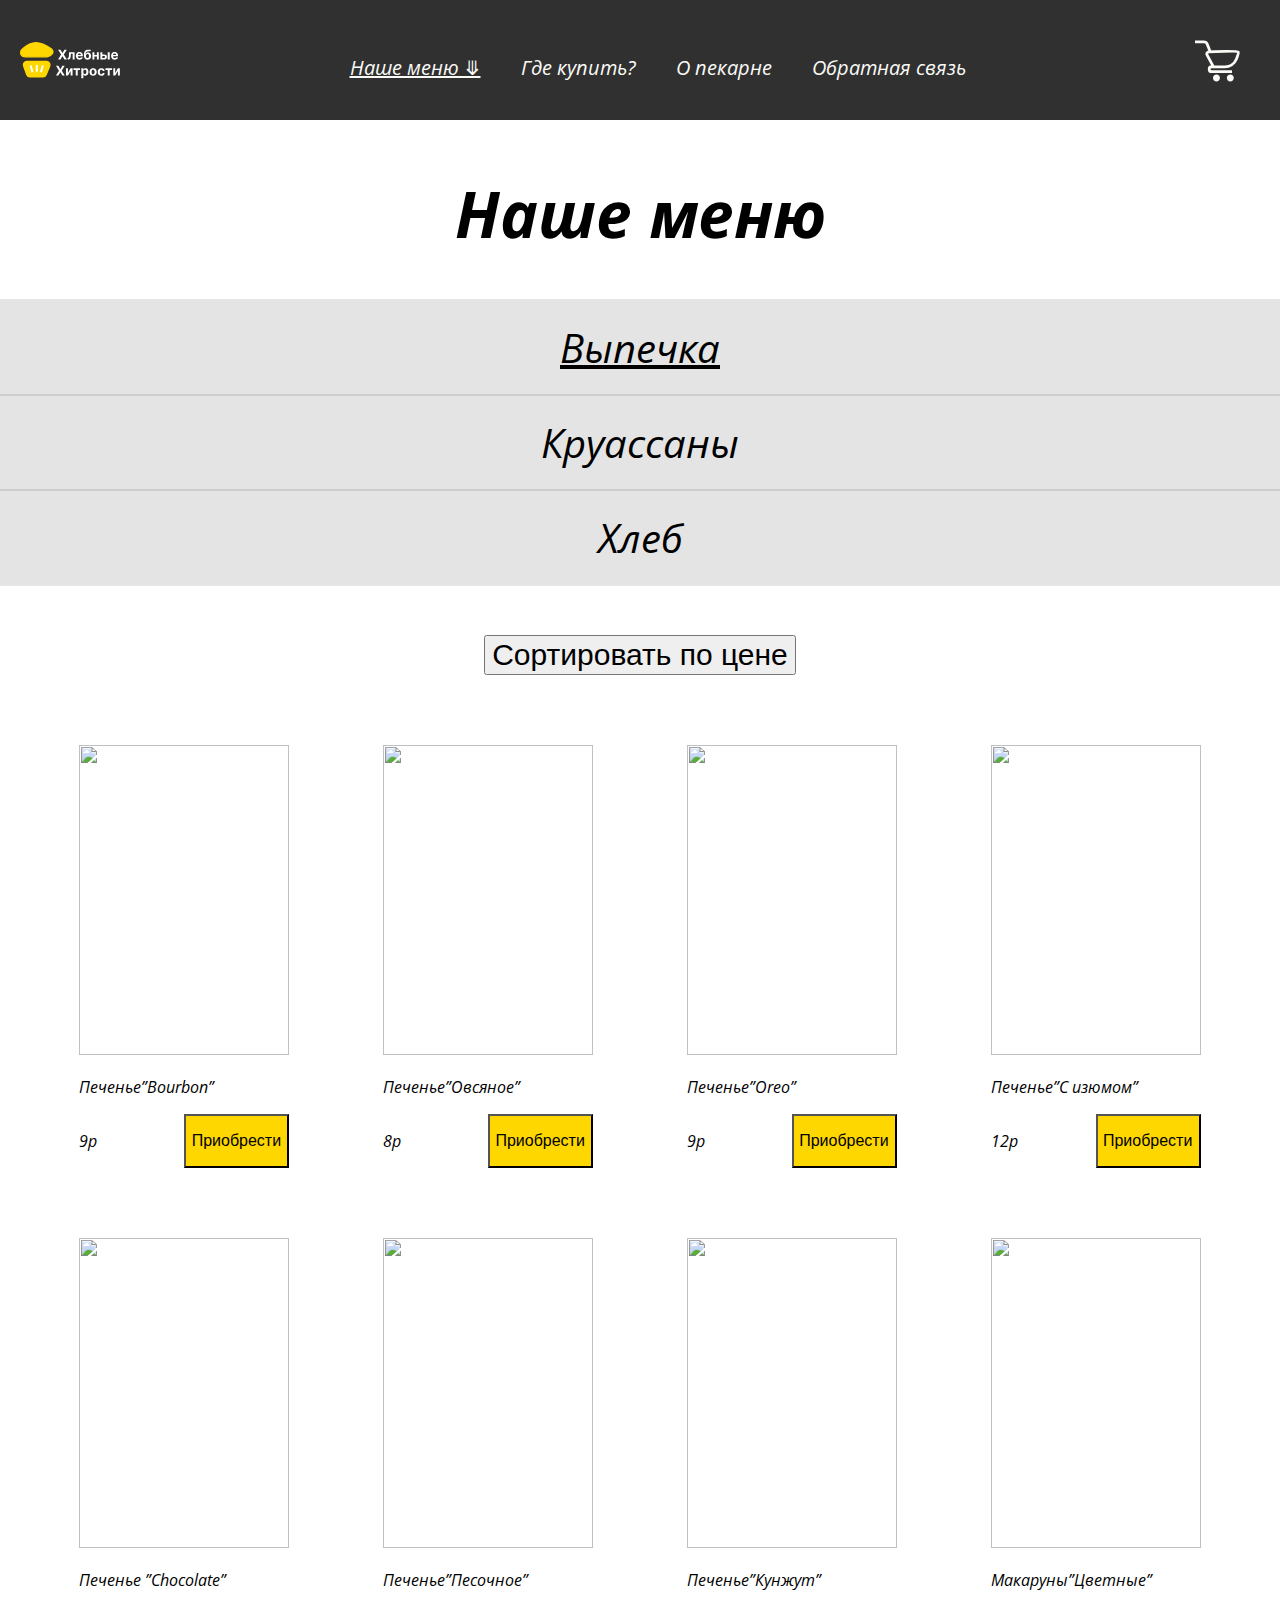
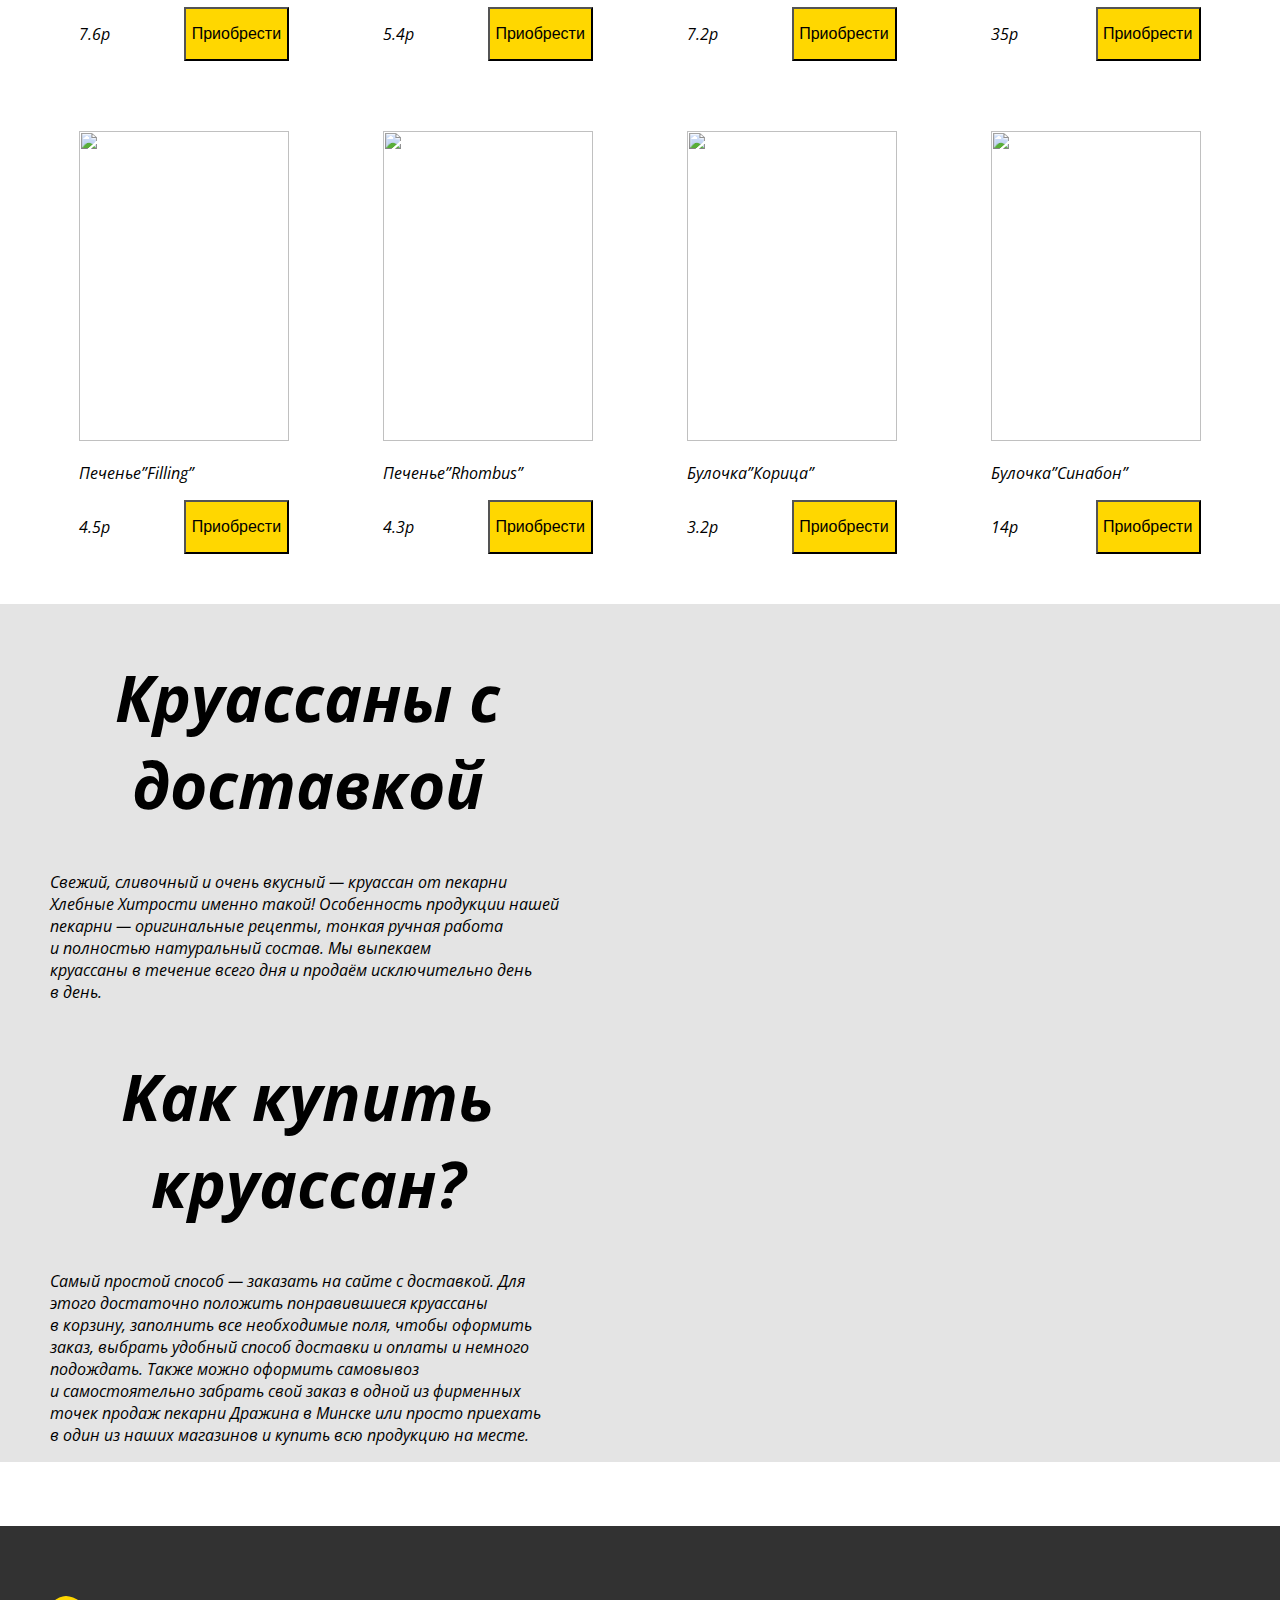
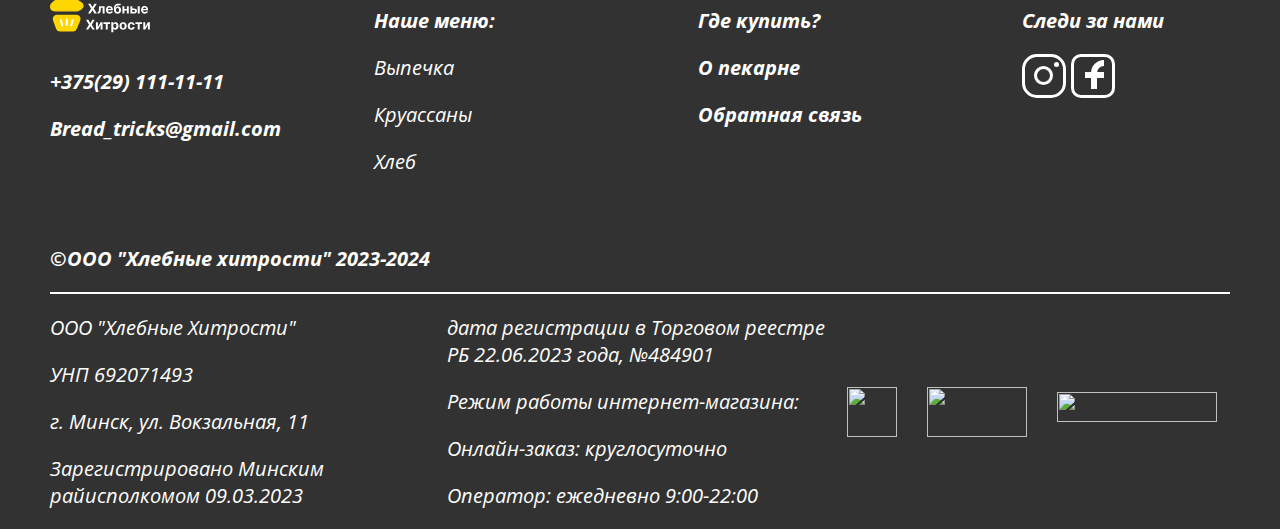
==== bake.html @ a4cba30e "Add files via upload" ====
<!DOCTYPE html>
<html lang="en">
<head>
    <meta charset="UTF-8">
    <meta name="viewport" content="width=device-width, initial-scale=1.0">
    <link href="css/bakery.css" rel="stylesheet" media="all">
    <title>Выпечка</title>
</head>
<body>

    <header class="class_of_head" id="stickyBlock">
        <div class="logo">    
                <a href="bakery.html">
                    <svg width="100" height="55" viewBox="0 0 149 55" fill="none" xmlns="http://www.w3.org/2000/svg">
                        <path d="M60.2571 11.4545L63.1903 16.4119H63.304L66.2514 11.4545H69.7244L65.2855 18.7273L69.8239 26H66.2869L63.304 21.0355H63.1903L60.2074 26H56.6847L61.2372 18.7273L56.7699 11.4545H60.2571ZM70.9744 26L70.9602 23.5994H71.3224C71.5781 23.5994 71.7983 23.5379 71.983 23.4148C72.1723 23.2869 72.3286 23.081 72.4517 22.7969C72.5748 22.5128 72.6719 22.1364 72.7429 21.6676C72.8139 21.1941 72.8613 20.6117 72.8849 19.9205L73.0625 15.0909H81.358V26H78.4744V17.4702H75.7827L75.6122 20.8011C75.5696 21.715 75.4583 22.5009 75.2784 23.1591C75.1032 23.8172 74.8594 24.357 74.5469 24.7784C74.2344 25.1951 73.858 25.5028 73.4176 25.7017C72.9773 25.9006 72.4659 26 71.8835 26H70.9744ZM88.6751 26.2131C87.5529 26.2131 86.587 25.9858 85.7773 25.5312C84.9724 25.072 84.3522 24.4233 83.9165 23.5852C83.4809 22.7424 83.2631 21.7457 83.2631 20.5952C83.2631 19.473 83.4809 18.4882 83.9165 17.6406C84.3522 16.7931 84.9653 16.1326 85.756 15.6591C86.5515 15.1856 87.4843 14.9489 88.5543 14.9489C89.274 14.9489 89.944 15.0649 90.5643 15.2969C91.1893 15.5241 91.7338 15.8674 92.1978 16.3267C92.6665 16.786 93.0311 17.3636 93.2915 18.0597C93.552 18.7509 93.6822 19.5606 93.6822 20.4886V21.3196H84.4705V19.4446H90.8342C90.8342 19.009 90.7395 18.6231 90.5501 18.2869C90.3607 17.9508 90.0979 17.688 89.7617 17.4986C89.4303 17.3045 89.0444 17.2074 88.604 17.2074C88.1448 17.2074 87.7376 17.3139 87.3825 17.527C87.0321 17.7353 86.7575 18.017 86.5586 18.3722C86.3597 18.7225 86.2579 19.1132 86.2532 19.544V21.3267C86.2532 21.8665 86.3526 22.3329 86.5515 22.7259C86.7551 23.1188 87.0415 23.4219 87.4109 23.6349C87.7802 23.848 88.2182 23.9545 88.7248 23.9545C89.061 23.9545 89.3687 23.9072 89.6481 23.8125C89.9274 23.7178 90.1665 23.5758 90.3654 23.3864C90.5643 23.197 90.7158 22.965 90.82 22.6903L93.6183 22.875C93.4762 23.5473 93.185 24.1345 92.7447 24.6364C92.3091 25.1335 91.7456 25.5218 91.0543 25.8011C90.3678 26.0758 89.5747 26.2131 88.6751 26.2131ZM104.726 11.0852L105.65 13.0597C105.342 13.3153 105.001 13.5047 104.627 13.6278C104.253 13.7462 103.805 13.8243 103.284 13.8622C102.768 13.9001 102.139 13.9261 101.395 13.9403C100.552 13.9498 99.8659 14.0848 99.3356 14.3452C98.8053 14.6056 98.4028 15.0152 98.1282 15.5739C97.8536 16.1278 97.6737 16.8523 97.5884 17.7472H97.695C98.0217 17.0795 98.4809 16.5634 99.0728 16.1989C99.6694 15.8343 100.406 15.652 101.282 15.652C102.21 15.652 103.022 15.8556 103.718 16.2628C104.418 16.67 104.963 17.2547 105.351 18.017C105.739 18.7794 105.934 19.6932 105.934 20.7585C105.934 21.8665 105.716 22.83 105.28 23.6491C104.849 24.4635 104.236 25.0956 103.441 25.5455C102.645 25.9905 101.698 26.2131 100.6 26.2131C99.4966 26.2131 98.5449 25.9811 97.7447 25.517C96.9492 25.053 96.3337 24.3688 95.8981 23.4645C95.4672 22.5601 95.2518 21.4474 95.2518 20.1264V19.2315C95.2518 16.6037 95.7631 14.6553 96.7859 13.3864C97.8086 12.1174 99.3119 11.4735 101.296 11.4545C101.836 11.4451 102.323 11.4427 102.759 11.4474C103.194 11.4522 103.576 11.4309 103.902 11.3835C104.234 11.3362 104.508 11.2367 104.726 11.0852ZM100.614 23.8693C101.078 23.8693 101.476 23.7486 101.807 23.5071C102.143 23.2656 102.401 22.92 102.581 22.4702C102.766 22.0204 102.858 21.483 102.858 20.858C102.858 20.2377 102.766 19.7121 102.581 19.2812C102.401 18.8456 102.143 18.5142 101.807 18.2869C101.471 18.0597 101.069 17.946 100.6 17.946C100.249 17.946 99.9345 18.0099 99.6552 18.1378C99.3758 18.2656 99.1367 18.455 98.9379 18.706C98.7437 18.9522 98.5922 19.2576 98.4833 19.6222C98.3791 19.982 98.3271 20.3939 98.3271 20.858C98.3271 21.7907 98.5283 22.527 98.9308 23.0668C99.338 23.6018 99.899 23.8693 100.614 23.8693ZM115.534 19.3381V21.7173H109.838V19.3381H115.534ZM110.832 15.0909V26H107.942V15.0909H110.832ZM117.43 15.0909V26H114.561V15.0909H117.43ZM121.674 18.4432H124.934C126.378 18.4432 127.505 18.7888 128.315 19.4801C129.124 20.1667 129.529 21.0852 129.529 22.2358C129.529 22.9839 129.347 23.642 128.982 24.2102C128.618 24.7737 128.092 25.214 127.406 25.5312C126.719 25.8438 125.895 26 124.934 26H119.778V15.0909H122.668V23.6207H124.934C125.441 23.6207 125.857 23.4929 126.184 23.2372C126.511 22.9815 126.676 22.6548 126.681 22.2571C126.676 21.8357 126.511 21.4924 126.184 21.2273C125.857 20.9574 125.441 20.8224 124.934 20.8224H121.674V18.4432ZM130.701 26V15.0909H133.727V26H130.701ZM141.116 26.2131C139.994 26.2131 139.028 25.9858 138.219 25.5312C137.414 25.072 136.794 24.4233 136.358 23.5852C135.922 22.7424 135.705 21.7457 135.705 20.5952C135.705 19.473 135.922 18.4882 136.358 17.6406C136.794 16.7931 137.407 16.1326 138.197 15.6591C138.993 15.1856 139.926 14.9489 140.996 14.9489C141.715 14.9489 142.385 15.0649 143.006 15.2969C143.631 15.5241 144.175 15.8674 144.639 16.3267C145.108 16.786 145.473 17.3636 145.733 18.0597C145.993 18.7509 146.124 19.5606 146.124 20.4886V21.3196H136.912V19.4446H143.276C143.276 19.009 143.181 18.6231 142.991 18.2869C142.802 17.9508 142.539 17.688 142.203 17.4986C141.872 17.3045 141.486 17.2074 141.045 17.2074C140.586 17.2074 140.179 17.3139 139.824 17.527C139.473 17.7353 139.199 18.017 139 18.3722C138.801 18.7225 138.699 19.1132 138.695 19.544V21.3267C138.695 21.8665 138.794 22.3329 138.993 22.7259C139.196 23.1188 139.483 23.4219 139.852 23.6349C140.222 23.848 140.66 23.9545 141.166 23.9545C141.502 23.9545 141.81 23.9072 142.089 23.8125C142.369 23.7178 142.608 23.5758 142.807 23.3864C143.006 23.197 143.157 22.965 143.261 22.6903L146.06 22.875C145.918 23.5473 145.626 24.1345 145.186 24.6364C144.75 25.1335 144.187 25.5218 143.496 25.8011C142.809 26.0758 142.016 26.2131 141.116 26.2131ZM57.1419 35.4545L60.0751 40.4119H60.1887L63.1362 35.4545H66.6092L62.1703 42.7273L66.7086 50H63.1717L60.1887 45.0355H60.0751L57.0922 50H53.5694L58.122 42.7273L53.6547 35.4545H57.1419ZM71.389 46.0085L75.3166 39.0909H78.2995V50H75.416V43.0611L71.5027 50H68.4984V39.0909H71.389V46.0085ZM79.6294 41.4702V39.0909H89.5158V41.4702H86.0002V50H83.1167V41.4702H79.6294ZM91.35 54.0909V39.0909H94.3329V40.9233H94.4679C94.6004 40.6297 94.7922 40.3314 95.0431 40.0284C95.2988 39.7206 95.6303 39.465 96.0375 39.2614C96.4494 39.053 96.9608 38.9489 97.5716 38.9489C98.367 38.9489 99.1009 39.1572 99.7733 39.5739C100.446 39.9858 100.983 40.6084 101.385 41.4418C101.788 42.2704 101.989 43.3097 101.989 44.5597C101.989 45.7765 101.793 46.804 101.4 47.642C101.011 48.4754 100.481 49.1075 99.8088 49.5384C99.1412 49.9645 98.3931 50.1776 97.5645 50.1776C96.9773 50.1776 96.4778 50.0805 96.0659 49.8864C95.6587 49.6922 95.3249 49.4484 95.0645 49.1548C94.804 48.8565 94.6052 48.5559 94.4679 48.2528H94.3755V54.0909H91.35ZM94.3116 44.5455C94.3116 45.1941 94.4016 45.7599 94.5815 46.2429C94.7614 46.7259 95.0218 47.1023 95.3627 47.3722C95.7037 47.6373 96.118 47.7699 96.6056 47.7699C97.0981 47.7699 97.5147 47.6349 97.8556 47.3651C98.1966 47.0904 98.4546 46.7116 98.6298 46.2287C98.8097 45.741 98.8997 45.1799 98.8997 44.5455C98.8997 43.9157 98.8121 43.3617 98.6369 42.8835C98.4617 42.4053 98.2037 42.0312 97.8627 41.7614C97.5218 41.4915 97.1028 41.3565 96.6056 41.3565C96.1132 41.3565 95.6966 41.4867 95.3556 41.7472C95.0195 42.0076 94.7614 42.3769 94.5815 42.8551C94.4016 43.3333 94.3116 43.8968 94.3116 44.5455ZM108.935 50.2131C107.832 50.2131 106.878 49.9787 106.073 49.5099C105.273 49.0365 104.655 48.3783 104.219 47.5355C103.784 46.688 103.566 45.7055 103.566 44.5881C103.566 43.4612 103.784 42.4763 104.219 41.6335C104.655 40.786 105.273 40.1278 106.073 39.6591C106.878 39.1856 107.832 38.9489 108.935 38.9489C110.038 38.9489 110.99 39.1856 111.79 39.6591C112.595 40.1278 113.215 40.786 113.651 41.6335C114.087 42.4763 114.305 43.4612 114.305 44.5881C114.305 45.7055 114.087 46.688 113.651 47.5355C113.215 48.3783 112.595 49.0365 111.79 49.5099C110.99 49.9787 110.038 50.2131 108.935 50.2131ZM108.949 47.8693C109.451 47.8693 109.87 47.7273 110.206 47.4432C110.543 47.1544 110.796 46.7614 110.966 46.2642C111.142 45.767 111.229 45.2012 111.229 44.5668C111.229 43.9323 111.142 43.3665 110.966 42.8693C110.796 42.3722 110.543 41.9792 110.206 41.6903C109.87 41.4015 109.451 41.2571 108.949 41.2571C108.443 41.2571 108.017 41.4015 107.671 41.6903C107.33 41.9792 107.072 42.3722 106.897 42.8693C106.726 43.3665 106.641 43.9323 106.641 44.5668C106.641 45.2012 106.726 45.767 106.897 46.2642C107.072 46.7614 107.33 47.1544 107.671 47.4432C108.017 47.7273 108.443 47.8693 108.949 47.8693ZM121.201 50.2131C120.083 50.2131 119.122 49.9763 118.317 49.5028C117.517 49.0246 116.902 48.3617 116.471 47.5142C116.045 46.6667 115.831 45.6913 115.831 44.5881C115.831 43.4706 116.047 42.4905 116.478 41.6477C116.913 40.8002 117.531 40.1397 118.331 39.6662C119.132 39.188 120.083 38.9489 121.187 38.9489C122.138 38.9489 122.972 39.1217 123.687 39.4673C124.402 39.813 124.967 40.2983 125.384 40.9233C125.801 41.5483 126.03 42.2822 126.073 43.125H123.218C123.137 42.5805 122.924 42.1425 122.579 41.8111C122.238 41.4749 121.79 41.3068 121.236 41.3068C120.768 41.3068 120.358 41.4347 120.008 41.6903C119.662 41.9413 119.392 42.3082 119.198 42.7912C119.004 43.2741 118.907 43.8589 118.907 44.5455C118.907 45.2415 119.001 45.8333 119.191 46.321C119.385 46.8087 119.657 47.1804 120.008 47.4361C120.358 47.6918 120.768 47.8196 121.236 47.8196C121.582 47.8196 121.892 47.7486 122.167 47.6065C122.446 47.4645 122.676 47.2585 122.856 46.9886C123.04 46.714 123.161 46.3849 123.218 46.0014H126.073C126.026 46.8348 125.798 47.5687 125.391 48.2031C124.989 48.8329 124.432 49.3253 123.722 49.6804C123.012 50.0355 122.171 50.2131 121.201 50.2131ZM127.266 41.4702V39.0909H137.153V41.4702H133.637V50H130.753V41.4702H127.266ZM141.877 46.0085L145.805 39.0909H148.788V50H145.904V43.0611L141.991 50H138.987V39.0909H141.877V46.0085Z" fill="white"/>
                        <path d="M10.1495 48.7053L5.43282 35.7053C4.24991 32.445 6.66472 29 10.133 29H39.5681C43.118 29 45.5372 32.5959 44.1996 35.8841L38.9112 48.8841C38.1448 50.768 36.3136 52 34.2798 52H14.8497C12.7458 52 10.867 50.683 10.1495 48.7053Z" fill="#FFD700" stroke="#FFD700" stroke-width="2"/>
                        <path d="M3.95691 9.87805C-0.0345154 12.7268 -0.926618 21.1965 7.30217 22H40.2068C40.571 22 40.9354 21.9632 41.288 21.8717C47.3622 20.2949 51.5112 15.2327 47.266 10.6248C47.0559 10.3968 46.8043 10.1966 46.5462 10.0247C28.7009 -1.85745 18.305 -2.10849 3.95691 9.87805Z" fill="#FFD700" stroke="#FFD700" stroke-width="2"/>
                        <path d="M25 34V44.1631" stroke="white" stroke-width="3"/>
                        <path d="M34 35L31.2877 45M16 35L18.4658 45" stroke="white" stroke-width="3"/>
                    </svg>
                </a>
        </div>
            
       
            <nav class="hamburger-menu">
                    <input id="menu_toggle" type="checkbox"/>
                    <label id="burger" class="menu_btn" for="menu_toggle">
                        <span></span>
                    </label>
            
                <ul class="menu_box">
                 
                    <li class="popup"> <a class="menu_item" id="23"><u> Наше меню &#10507; </u></a>
               
                    <ul class="subdivision_of_menu">
                        <li><a class="menu_item" href="bake.html"><u> Выпечка </u></a></li>
                        <li><a class="menu_item" href="croissants.html"> Круассаны </a></li>
                        <li><a class="menu_item" href="bread.html"> Хлеб </a></li>
                   </ul>
                </li>
                
                    <li><a class="menu_item" href="location.html">Где купить?</a></li>
                    <li><a class="menu_item" href="information.html">О пекарне</a></li>
                    <li><a class="menu_item" href="feedback.html">Обратная связь</a></li>
                </ul>
            
            </nav>
    
    
            <div class="basket">
                <a href="payment.html">
                    <svg width="45" height="50" viewBox="0 0 65 59" fill="none" xmlns="http://www.w3.org/2000/svg">
                    <path d="M36 54C36 56.7614 33.7614 59 31 59C28.2386 59 26 56.7614 26 54C26 51.2386 28.2386 49 31 49C33.7614 49 36 51.2386 36 54Z" fill="rgb(250, 250, 246)"/>
                    <path d="M56 54C56 56.7614 53.7614 59 51 59C48.2386 59 46 56.7614 46 54C46 51.2386 48.2386 49 51 49C53.7614 49 56 51.2386 56 54Z" fill="rgb(250, 250, 246)"/>
                    <path d="M53.5 45H24.0999C22.1117 45 20.5 43.3882 20.5 41.4001V41.4001C20.5 39.4917 21.9893 37.9149 23.8945 37.806L26.5 37.6571M26.5 37.6571L42.6824 37.8518C50.1756 37.9419 57.1053 33.6497 59.8399 26.6727C61.6786 21.9813 63.1854 17.4138 62.5 16.5C61.299 14.8987 31.6671 15.8615 19.9007 16.3091C17.6915 16.3931 16.3611 18.7593 17.4062 20.7074L26.5 37.6571Z" stroke="rgb(250, 250, 246)" stroke-width="4"/>
                    <path d="M22 16L17.6063 5.12675C16.8427 3.23708 15.0086 2 12.9705 2H0" stroke="rgb(250, 250, 246)" stroke-width="4"/>
                    </svg>
                </a>
            </div>
           
        </header>

    


<h1 class="h1_text">Наше меню</h1>
<nav class="menu_of_div_information">
    <a class="black_color" href="bake.html">
        <div class="text_of_menu_of_div_information">
            <u>
                Выпечка      
             </u>
        </div>
    </a>    
    <a class="black_color" href="croissants.html">
        <div class="text_of_menu_of_div_information">  
            Круассаны
        </div>
    </a>
    <a class="black_color" href="bread.html">
        <div class="text_of_menu_of_div_information">  
             Хлеб 
        </div>
    </a>
</nav>

<div id="myModal" class="modal">
    <div class="modal-content">
      <span class="close">&times;</span>
      <p >Описание товара</p>
    </div>
  </div>

<div class="divButton">
    <button class="sort_button" id="sortButton">Сортировать по цене</button>
</div>


    <section class="rows_of_products">
        <article class="alignment">
            <div class="first_product_of_bake"></div>
        </article>
        <article class="alignment">
            <div class="second_product_of_bake"></div>
        </article>
        <article class="alignment">
            <div class="third_product_of_bake"></div>
        </article>
         <article class="alignment">
            <div class="fourth_product_of_bake"></div>
         </article>
    </section>

    <section class="rows_of_products">
        <article class="alignment">
            <div class="fifth_product_of_bake"></div>
        </article>
        <article class="alignment">
            <div class="sixth_product_of_bake"></div>
        </article>
        <article class="alignment">
            <div class="seventh_product_of_bake"></div>
        </article>
         <article class="alignment">
            <div class="eighth_product_of_bake"></div>
         </article>
    </section>

    <section class="rows_of_products">
        <article class="alignment">
            <div class="ninth_product_of_bake"></div>
        </article>
        <article class="alignment">
            <div class="tenth_product_of_bake"></div>
        </article>
        <article class="alignment">
            <div class="eleventh_product_of_bake"></div>
        </article>
         <article class="alignment">
            <div class="twelfth_product_of_bake"></div>
         </article>
    </section>
    
        <section class="sub_information_in_bake">
            <article class="first_text_of_information_in_bake"><h1 class="h1_text">Круассаны с доставкой</h1><p>Свежий, сливочный и очень вкусный — круассан от пекарни Хлебные Хитрости именно такой!
                Особенность продукции нашей пекарни — оригинальные рецепты, тонкая ручная работа и полностью натуральный состав. Мы выпекаем круассаны в течение всего дня и продаём исключительно день в день.</p>
                <h1 class="h1_text">Kак купить круассан?</h1>
                <p>
                    Самый простой способ — заказать на сайте с доставкой. Для этого достаточно положить понравившиеся круассаны в корзину, заполнить все необходимые поля, чтобы оформить заказ, выбрать удобный способ доставки и оплаты и немного подождать.
                    Также можно оформить самовывоз и самостоятельно забрать свой заказ в одной из фирменных точек продаж пекарни Дражина в Минске или просто приехать в один из наших магазинов и купить всю продукцию на месте.
                </p>
            </article>
            <div class="image_of_information_in_bake"></div>
        </section>
   


    <footer class="div_of_foot">
        <section class="foot">
            <article class="information_of_foot"> 
                
                <a href="bakery.html">
                    <svg width="100" height="55" viewBox="0 0 149 55" fill="none" xmlns="http://www.w3.org/2000/svg">
                        <path d="M60.2571 11.4545L63.1903 16.4119H63.304L66.2514 11.4545H69.7244L65.2855 18.7273L69.8239 26H66.2869L63.304 21.0355H63.1903L60.2074 26H56.6847L61.2372 18.7273L56.7699 11.4545H60.2571ZM70.9744 26L70.9602 23.5994H71.3224C71.5781 23.5994 71.7983 23.5379 71.983 23.4148C72.1723 23.2869 72.3286 23.081 72.4517 22.7969C72.5748 22.5128 72.6719 22.1364 72.7429 21.6676C72.8139 21.1941 72.8613 20.6117 72.8849 19.9205L73.0625 15.0909H81.358V26H78.4744V17.4702H75.7827L75.6122 20.8011C75.5696 21.715 75.4583 22.5009 75.2784 23.1591C75.1032 23.8172 74.8594 24.357 74.5469 24.7784C74.2344 25.1951 73.858 25.5028 73.4176 25.7017C72.9773 25.9006 72.4659 26 71.8835 26H70.9744ZM88.6751 26.2131C87.5529 26.2131 86.587 25.9858 85.7773 25.5312C84.9724 25.072 84.3522 24.4233 83.9165 23.5852C83.4809 22.7424 83.2631 21.7457 83.2631 20.5952C83.2631 19.473 83.4809 18.4882 83.9165 17.6406C84.3522 16.7931 84.9653 16.1326 85.756 15.6591C86.5515 15.1856 87.4843 14.9489 88.5543 14.9489C89.274 14.9489 89.944 15.0649 90.5643 15.2969C91.1893 15.5241 91.7338 15.8674 92.1978 16.3267C92.6665 16.786 93.0311 17.3636 93.2915 18.0597C93.552 18.7509 93.6822 19.5606 93.6822 20.4886V21.3196H84.4705V19.4446H90.8342C90.8342 19.009 90.7395 18.6231 90.5501 18.2869C90.3607 17.9508 90.0979 17.688 89.7617 17.4986C89.4303 17.3045 89.0444 17.2074 88.604 17.2074C88.1448 17.2074 87.7376 17.3139 87.3825 17.527C87.0321 17.7353 86.7575 18.017 86.5586 18.3722C86.3597 18.7225 86.2579 19.1132 86.2532 19.544V21.3267C86.2532 21.8665 86.3526 22.3329 86.5515 22.7259C86.7551 23.1188 87.0415 23.4219 87.4109 23.6349C87.7802 23.848 88.2182 23.9545 88.7248 23.9545C89.061 23.9545 89.3687 23.9072 89.6481 23.8125C89.9274 23.7178 90.1665 23.5758 90.3654 23.3864C90.5643 23.197 90.7158 22.965 90.82 22.6903L93.6183 22.875C93.4762 23.5473 93.185 24.1345 92.7447 24.6364C92.3091 25.1335 91.7456 25.5218 91.0543 25.8011C90.3678 26.0758 89.5747 26.2131 88.6751 26.2131ZM104.726 11.0852L105.65 13.0597C105.342 13.3153 105.001 13.5047 104.627 13.6278C104.253 13.7462 103.805 13.8243 103.284 13.8622C102.768 13.9001 102.139 13.9261 101.395 13.9403C100.552 13.9498 99.8659 14.0848 99.3356 14.3452C98.8053 14.6056 98.4028 15.0152 98.1282 15.5739C97.8536 16.1278 97.6737 16.8523 97.5884 17.7472H97.695C98.0217 17.0795 98.4809 16.5634 99.0728 16.1989C99.6694 15.8343 100.406 15.652 101.282 15.652C102.21 15.652 103.022 15.8556 103.718 16.2628C104.418 16.67 104.963 17.2547 105.351 18.017C105.739 18.7794 105.934 19.6932 105.934 20.7585C105.934 21.8665 105.716 22.83 105.28 23.6491C104.849 24.4635 104.236 25.0956 103.441 25.5455C102.645 25.9905 101.698 26.2131 100.6 26.2131C99.4966 26.2131 98.5449 25.9811 97.7447 25.517C96.9492 25.053 96.3337 24.3688 95.8981 23.4645C95.4672 22.5601 95.2518 21.4474 95.2518 20.1264V19.2315C95.2518 16.6037 95.7631 14.6553 96.7859 13.3864C97.8086 12.1174 99.3119 11.4735 101.296 11.4545C101.836 11.4451 102.323 11.4427 102.759 11.4474C103.194 11.4522 103.576 11.4309 103.902 11.3835C104.234 11.3362 104.508 11.2367 104.726 11.0852ZM100.614 23.8693C101.078 23.8693 101.476 23.7486 101.807 23.5071C102.143 23.2656 102.401 22.92 102.581 22.4702C102.766 22.0204 102.858 21.483 102.858 20.858C102.858 20.2377 102.766 19.7121 102.581 19.2812C102.401 18.8456 102.143 18.5142 101.807 18.2869C101.471 18.0597 101.069 17.946 100.6 17.946C100.249 17.946 99.9345 18.0099 99.6552 18.1378C99.3758 18.2656 99.1367 18.455 98.9379 18.706C98.7437 18.9522 98.5922 19.2576 98.4833 19.6222C98.3791 19.982 98.3271 20.3939 98.3271 20.858C98.3271 21.7907 98.5283 22.527 98.9308 23.0668C99.338 23.6018 99.899 23.8693 100.614 23.8693ZM115.534 19.3381V21.7173H109.838V19.3381H115.534ZM110.832 15.0909V26H107.942V15.0909H110.832ZM117.43 15.0909V26H114.561V15.0909H117.43ZM121.674 18.4432H124.934C126.378 18.4432 127.505 18.7888 128.315 19.4801C129.124 20.1667 129.529 21.0852 129.529 22.2358C129.529 22.9839 129.347 23.642 128.982 24.2102C128.618 24.7737 128.092 25.214 127.406 25.5312C126.719 25.8438 125.895 26 124.934 26H119.778V15.0909H122.668V23.6207H124.934C125.441 23.6207 125.857 23.4929 126.184 23.2372C126.511 22.9815 126.676 22.6548 126.681 22.2571C126.676 21.8357 126.511 21.4924 126.184 21.2273C125.857 20.9574 125.441 20.8224 124.934 20.8224H121.674V18.4432ZM130.701 26V15.0909H133.727V26H130.701ZM141.116 26.2131C139.994 26.2131 139.028 25.9858 138.219 25.5312C137.414 25.072 136.794 24.4233 136.358 23.5852C135.922 22.7424 135.705 21.7457 135.705 20.5952C135.705 19.473 135.922 18.4882 136.358 17.6406C136.794 16.7931 137.407 16.1326 138.197 15.6591C138.993 15.1856 139.926 14.9489 140.996 14.9489C141.715 14.9489 142.385 15.0649 143.006 15.2969C143.631 15.5241 144.175 15.8674 144.639 16.3267C145.108 16.786 145.473 17.3636 145.733 18.0597C145.993 18.7509 146.124 19.5606 146.124 20.4886V21.3196H136.912V19.4446H143.276C143.276 19.009 143.181 18.6231 142.991 18.2869C142.802 17.9508 142.539 17.688 142.203 17.4986C141.872 17.3045 141.486 17.2074 141.045 17.2074C140.586 17.2074 140.179 17.3139 139.824 17.527C139.473 17.7353 139.199 18.017 139 18.3722C138.801 18.7225 138.699 19.1132 138.695 19.544V21.3267C138.695 21.8665 138.794 22.3329 138.993 22.7259C139.196 23.1188 139.483 23.4219 139.852 23.6349C140.222 23.848 140.66 23.9545 141.166 23.9545C141.502 23.9545 141.81 23.9072 142.089 23.8125C142.369 23.7178 142.608 23.5758 142.807 23.3864C143.006 23.197 143.157 22.965 143.261 22.6903L146.06 22.875C145.918 23.5473 145.626 24.1345 145.186 24.6364C144.75 25.1335 144.187 25.5218 143.496 25.8011C142.809 26.0758 142.016 26.2131 141.116 26.2131ZM57.1419 35.4545L60.0751 40.4119H60.1887L63.1362 35.4545H66.6092L62.1703 42.7273L66.7086 50H63.1717L60.1887 45.0355H60.0751L57.0922 50H53.5694L58.122 42.7273L53.6547 35.4545H57.1419ZM71.389 46.0085L75.3166 39.0909H78.2995V50H75.416V43.0611L71.5027 50H68.4984V39.0909H71.389V46.0085ZM79.6294 41.4702V39.0909H89.5158V41.4702H86.0002V50H83.1167V41.4702H79.6294ZM91.35 54.0909V39.0909H94.3329V40.9233H94.4679C94.6004 40.6297 94.7922 40.3314 95.0431 40.0284C95.2988 39.7206 95.6303 39.465 96.0375 39.2614C96.4494 39.053 96.9608 38.9489 97.5716 38.9489C98.367 38.9489 99.1009 39.1572 99.7733 39.5739C100.446 39.9858 100.983 40.6084 101.385 41.4418C101.788 42.2704 101.989 43.3097 101.989 44.5597C101.989 45.7765 101.793 46.804 101.4 47.642C101.011 48.4754 100.481 49.1075 99.8088 49.5384C99.1412 49.9645 98.3931 50.1776 97.5645 50.1776C96.9773 50.1776 96.4778 50.0805 96.0659 49.8864C95.6587 49.6922 95.3249 49.4484 95.0645 49.1548C94.804 48.8565 94.6052 48.5559 94.4679 48.2528H94.3755V54.0909H91.35ZM94.3116 44.5455C94.3116 45.1941 94.4016 45.7599 94.5815 46.2429C94.7614 46.7259 95.0218 47.1023 95.3627 47.3722C95.7037 47.6373 96.118 47.7699 96.6056 47.7699C97.0981 47.7699 97.5147 47.6349 97.8556 47.3651C98.1966 47.0904 98.4546 46.7116 98.6298 46.2287C98.8097 45.741 98.8997 45.1799 98.8997 44.5455C98.8997 43.9157 98.8121 43.3617 98.6369 42.8835C98.4617 42.4053 98.2037 42.0312 97.8627 41.7614C97.5218 41.4915 97.1028 41.3565 96.6056 41.3565C96.1132 41.3565 95.6966 41.4867 95.3556 41.7472C95.0195 42.0076 94.7614 42.3769 94.5815 42.8551C94.4016 43.3333 94.3116 43.8968 94.3116 44.5455ZM108.935 50.2131C107.832 50.2131 106.878 49.9787 106.073 49.5099C105.273 49.0365 104.655 48.3783 104.219 47.5355C103.784 46.688 103.566 45.7055 103.566 44.5881C103.566 43.4612 103.784 42.4763 104.219 41.6335C104.655 40.786 105.273 40.1278 106.073 39.6591C106.878 39.1856 107.832 38.9489 108.935 38.9489C110.038 38.9489 110.99 39.1856 111.79 39.6591C112.595 40.1278 113.215 40.786 113.651 41.6335C114.087 42.4763 114.305 43.4612 114.305 44.5881C114.305 45.7055 114.087 46.688 113.651 47.5355C113.215 48.3783 112.595 49.0365 111.79 49.5099C110.99 49.9787 110.038 50.2131 108.935 50.2131ZM108.949 47.8693C109.451 47.8693 109.87 47.7273 110.206 47.4432C110.543 47.1544 110.796 46.7614 110.966 46.2642C111.142 45.767 111.229 45.2012 111.229 44.5668C111.229 43.9323 111.142 43.3665 110.966 42.8693C110.796 42.3722 110.543 41.9792 110.206 41.6903C109.87 41.4015 109.451 41.2571 108.949 41.2571C108.443 41.2571 108.017 41.4015 107.671 41.6903C107.33 41.9792 107.072 42.3722 106.897 42.8693C106.726 43.3665 106.641 43.9323 106.641 44.5668C106.641 45.2012 106.726 45.767 106.897 46.2642C107.072 46.7614 107.33 47.1544 107.671 47.4432C108.017 47.7273 108.443 47.8693 108.949 47.8693ZM121.201 50.2131C120.083 50.2131 119.122 49.9763 118.317 49.5028C117.517 49.0246 116.902 48.3617 116.471 47.5142C116.045 46.6667 115.831 45.6913 115.831 44.5881C115.831 43.4706 116.047 42.4905 116.478 41.6477C116.913 40.8002 117.531 40.1397 118.331 39.6662C119.132 39.188 120.083 38.9489 121.187 38.9489C122.138 38.9489 122.972 39.1217 123.687 39.4673C124.402 39.813 124.967 40.2983 125.384 40.9233C125.801 41.5483 126.03 42.2822 126.073 43.125H123.218C123.137 42.5805 122.924 42.1425 122.579 41.8111C122.238 41.4749 121.79 41.3068 121.236 41.3068C120.768 41.3068 120.358 41.4347 120.008 41.6903C119.662 41.9413 119.392 42.3082 119.198 42.7912C119.004 43.2741 118.907 43.8589 118.907 44.5455C118.907 45.2415 119.001 45.8333 119.191 46.321C119.385 46.8087 119.657 47.1804 120.008 47.4361C120.358 47.6918 120.768 47.8196 121.236 47.8196C121.582 47.8196 121.892 47.7486 122.167 47.6065C122.446 47.4645 122.676 47.2585 122.856 46.9886C123.04 46.714 123.161 46.3849 123.218 46.0014H126.073C126.026 46.8348 125.798 47.5687 125.391 48.2031C124.989 48.8329 124.432 49.3253 123.722 49.6804C123.012 50.0355 122.171 50.2131 121.201 50.2131ZM127.266 41.4702V39.0909H137.153V41.4702H133.637V50H130.753V41.4702H127.266ZM141.877 46.0085L145.805 39.0909H148.788V50H145.904V43.0611L141.991 50H138.987V39.0909H141.877V46.0085Z" fill="white"/>
                        <path d="M10.1495 48.7053L5.43282 35.7053C4.24991 32.445 6.66472 29 10.133 29H39.5681C43.118 29 45.5372 32.5959 44.1996 35.8841L38.9112 48.8841C38.1448 50.768 36.3136 52 34.2798 52H14.8497C12.7458 52 10.867 50.683 10.1495 48.7053Z" fill="#FFD700" stroke="#FFD700" stroke-width="2"/>
                        <path d="M3.95691 9.87805C-0.0345154 12.7268 -0.926618 21.1965 7.30217 22H40.2068C40.571 22 40.9354 21.9632 41.288 21.8717C47.3622 20.2949 51.5112 15.2327 47.266 10.6248C47.0559 10.3968 46.8043 10.1966 46.5462 10.0247C28.7009 -1.85745 18.305 -2.10849 3.95691 9.87805Z" fill="#FFD700" stroke="#FFD700" stroke-width="2"/>
                        <path d="M25 34V44.1631" stroke="white" stroke-width="3"/>
                        <path d="M34 35L31.2877 45M16 35L18.4658 45" stroke="white" stroke-width="3"/>
                    </svg>
                </a>
                
                <p><b>+375(29) 111-11-11</b></p>
                <p><b>Bread_tricks@gmail.com</b></p>
            
            </article>
            <article class="information_of_foot">
                <p><b>Наше меню:</b></p>
                <p><a class="white_color" href="bake.html">Выпечка</a></p>
                <p> <a class="white_color" href="croissants.html">Круассаны</a></p>
                <p><a  class="white_color" href="bread.html">Хлеб</a></p>
    
            </article>
            <article class="information_of_foot">
                
                <p><a class="white_color" href="location.html"><b>Где купить?</b></a></p>
                <p> <a class="white_color" href="information.html"><b>О пекарне</b></a></p>
                <p><a class="white_color" href="feedback.html"><b>Обратная связь</b></a></p>
            </article>
            <article class="information_of_foot">
            
                    <p><b>Следи за нами</b></p>
               <div>
                     <a  href="https://www.instagram.com/?hl=ru">
                        <svg width="44" height="44" viewBox="0 0 44 44" fill="none" xmlns="http://www.w3.org/2000/svg">
                        <rect x="1.5" y="1.5" width="41" height="41" rx="13.5" fill="#323232" stroke="white" stroke-width="3" stroke-linejoin="round"/>
                        <circle cx="21.5" cy="21.5" r="8" fill="#323232" stroke="white" stroke-width="3" stroke-linejoin="round"/>
                        <circle cx="34.5" cy="10.5" r="2.5" fill="white"/>
                        </svg>
                        
                      </a>
                
                     <a href="https://www.facebook.com">
                         <svg width="44" height="44" viewBox="0 0 44 44" fill="none" xmlns="http://www.w3.org/2000/svg">
                        <rect x="1.5" y="1.5" width="41" height="41" rx="8.5" fill="#323232" stroke="white" stroke-width="3"/>
                        <path d="M33 9V9C27.4772 9 23 13.4772 23 19V21M23 35V21M23 21H33H14" stroke="white" stroke-width="6"/>
                        </svg>
                        
                     </a>
                    </div>
            </article>
            
        </section>
    
        <section class="text_information_of_foot">
            <p> <b>©ООО "Хлебные хитрости" 2023-2024</b></p>
        </section>
    
            <section class="the_last_information_of_footer">
                <article class="text_of_last_information_of_footer">
                     <p>ООО "Хлебные Хитрости"</p>
                     <p>УНП 692071493</p>
                     <p> г. Минск, ул. Вокзальная, 11</p>
                     <p>  Зарегистрировано Минским райисполкомом 09.03.2023</p>
                </article>
                <article class="text_of_last_information_of_footer">
                    <p>дата регистрации в Торговом реестре РБ 22.06.2023 года, №484901</p>
                    <p>Режим работы интернет-магазина:</p>
                    <p>Онлайн-заказ: круглосуточно</p>
                    <p>Оператор: ежедневно 9:00-22:00</p>
                </article>
                <article class="last_text_of_last_information_of_footer">
                    <img class="first_img_of_last_information_of_footer" src="https://cdn.freebiesupply.com/logos/large/2x/visa-logo-png-transparent.png">
                    <img class="second_img_of_last_information_of_footer" src="https://upload.wikimedia.org/wikipedia/commons/thumb/b/b7/MasterCard_Logo.svg/1200px-MasterCard_Logo.svg.png">
                    <img class="third_img_of_last_information_of_footer" src="https://upload.wikimedia.org/wikipedia/commons/thumb/3/31/Belarusbank_logo_%28be%29.svg/2560px-Belarusbank_logo_%28be%29.svg.png">
                </article>
                </section>
        </footer>
        <script src="https://code.jquery.com/jquery-1.11.0.min.js"></script>
        
        
        <script src="products.js"></script>
        <script>
           loadProducts('BAKE');
       </script>

</body>
</html>
---- css/bakery.css ----
@charset "UTF-8";
@font-face {
  font-family: "Open_Sans";
  src: local("Open_Sans"), url(/fonts/Open_Sans/OpenSans-Italic-VariableFont_wdth\,wght.ttf);
}
body {
  font-family: "Open_Sans";
  margin: 0%;
  /* Модальное содержимое/окно */
}
body .class_of_head {
  display: flex;
  align-items: center;
  background: #303030;
  top: 0%;
  justify-content: space-between;
  color: rgb(250, 250, 246);
  font-size: 20px;
  height: 120px;
  z-index: 2;
}
body #menu_toggle {
  opacity: 0;
}
@media (min-width: 981px) {
  body .popup:hover .subdivision_of_menu {
    display: block;
    visibility: visible;
  }
  body .menu_box {
    position: relative;
  }
  body .popup:hover ul li {
    background-color: #616161;
    display: flex;
    border-left: 3px dotted black;
    border-right: 3px dotted black;
    border-bottom: 3px dotted black;
    width: 160px;
    height: 50px;
    transform: translate(-25px);
    justify-content: center;
    align-items: center;
  }
  body .subdivision_of_menu {
    position: absolute;
    visibility: hidden;
    margin-top: 40px;
    width: 100px;
    color: rgb(250, 250, 246);
    padding: 0%;
  }
  body .first_information {
    display: grid;
    grid-template-columns: repeat(auto-fill, minmax(40%, 1fr));
    gap: 50px;
  }
  body .first_informations {
    display: grid;
    grid-template-columns: repeat(auto-fill, minmax(30%, 1fr));
    gap: 70px;
  }
  body .second_informations {
    display: grid;
    grid-template-columns: repeat(auto-fill, minmax(20%, 1fr));
    gap: 25px;
  }
  body .third_informations {
    display: grid;
    grid-template-columns: repeat(auto-fill, minmax(40%, 1fr));
    gap: 174px;
  }
  body .fourth_information {
    display: grid;
    grid-template-columns: repeat(auto-fill, minmax(40%, 1fr));
    gap: 50px;
    margin: 50px 50px 0px 50px;
  }
  body .fourth_informations {
    display: grid;
    grid-template-columns: repeat(auto-fill, minmax(20%, 1fr));
    gap: 25px;
    margin: 90px 50px 0px 50px;
  }
  body .foot {
    display: grid;
    width: 100%;
    background-color: #323232;
    margin-top: 7%;
    grid-template-columns: repeat(auto-fill, minmax(20%, 1fr));
    gap: 16px;
    text-indent: 50px;
  }
  body .the_last_information_of_footer {
    display: grid;
    grid-template-columns: repeat(auto-fill, minmax(30%, 1fr));
    gap: 10px;
    justify-content: center;
  }
  body .max_fix_div {
    border-left: 4px solid #323232;
    margin-left: 5%;
  }
  body .second_div_of-fourth_information {
    border-left: 4px solid #323232;
    padding-left: 50px;
  }
  body .image_of-fifth_information {
    height: 1039px;
    width: 333px;
    background-image: url("https://images.unsplash.com/photo-1571942948809-74637bfc59b9?q=80&w=2548&auto=format&fit=crop&ixlib=rb-4.0.3&ixid=M3wxMjA3fDB8MHxwaG90by1wYWdlfHx8fGVufDB8fHx8fA%3D%3D");
    background-size: cover;
    background-position: right;
    position: relative;
  }
  body .text_of-fifth_information {
    background-color: #E4E4E4;
    position: absolute;
    margin-left: 220px;
  }
  body .divs_of-fifth_information {
    display: flex;
    align-items: center;
    width: 820px;
  }
  body .last_text_of_last_information_of_footer {
    display: flex;
    justify-content: center;
    align-items: center;
    color: #FFFEFB;
    font-size: 20px;
    gap: 30px;
  }
  body .first_div_of_feedback {
    display: grid;
    grid-template-columns: repeat(auto-fill, minmax(40%, 1fr));
    gap: 50px;
  }
  body .h3_text {
    font-size: 40px;
    margin-top: 5%;
  }
  body .h1_text {
    font-size: 64px;
  }
  body .last_subdiv_of_feedback {
    display: grid;
    grid-template-columns: repeat(auto-fill, minmax(40%, 1fr));
    gap: 50px;
  }
  body .first_subdiv_of_first_div_of_feedback {
    display: grid;
    grid-template-columns: repeat(auto-fill, minmax(40%, 1fr));
    gap: 50px;
  }
  body li {
    display: flex;
    height: 60px;
    margin-right: 40px;
    float: left;
  }
  body .first_subdiv_of_location {
    display: flex;
    align-items: center;
  }
  body .first_image_of_location {
    position: relative;
    width: 600px;
  }
  body .first_text_of_location {
    position: absolute;
    margin-left: 580px;
  }
  body .second_subdiv_of_location {
    display: flex;
    justify-content: flex-end;
    align-items: center;
  }
  body .second_image_of_location {
    position: relative;
    width: 600px;
  }
  body .second_text_of_location {
    position: absolute;
    margin-right: 580px;
  }
  body .third_image_of_location {
    width: 600px;
    position: relative;
  }
  body .third_text_of_location {
    position: absolute;
    margin-left: 580px;
  }
  body .fourth_image_of_location {
    position: relative;
    width: 600px;
  }
  body .fourth_text_of_location {
    position: absolute;
    margin-right: 580px;
  }
  body .rows_of_products {
    display: grid;
    grid-template-columns: repeat(4, 1fr);
    gap: 35px;
    align-items: center;
    justify-content: center;
    margin: 70px 50px 0 50px;
  }
  body .rows_of_products .images_of_products {
    background-size: cover;
    width: 210px;
    height: 310px;
  }
  body .rows_of_products .images_of_products:hover {
    cursor: pointer;
    transform: scale(1.05);
    box-shadow: 0 0 0 5px goldenrod;
  }
  body .test {
    display: flex;
    height: 350px;
    background-color: #E4E4E4;
    margin-top: 50px;
    text-align: center;
    justify-content: center;
  }
  body .sub_information_in_bake {
    display: grid;
    grid-template-columns: repeat(auto-fill, minmax(40%, 1fr));
    gap: 150px;
    justify-content: center;
    align-items: center;
    margin-top: 50px;
    background-color: #E4E4E4;
  }
  body .sub_information_in_bake .image_of_information_in_bake {
    height: 70%;
  }
  body .menu_item {
    color: rgb(250, 250, 246);
  }
  body .the_first_text_of_third_information {
    font-size: 30px;
  }
  body .the_first_text_of_second_information {
    font-size: 40px;
  }
  body .the_second_text_of-first_information {
    font-size: 48px;
  }
  body .the_first_text_of-fourth_information {
    font-size: 48px;
  }
  body .div_modal-content {
    display: flex;
    justify-content: space-around;
  }
  body .information_of_modal {
    margin-left: 20px;
  }
  body .modal-content {
    width: 56%; /* Ширина модального содержимого */
  }
  body .modal-content .div_modal-content {
    display: flex;
    justify-content: space-around;
  }
  body .modal-content .information_of_modal {
    margin-left: 20px;
  }
  body .basket_form {
    height: 75%;
  }
  body .the_first_text_of-first_information {
    font-size: 32px;
  }
  body .div_information {
    display: grid;
    grid-template-columns: repeat(auto-fill, minmax(40%, 1fr));
    gap: 150px;
    justify-content: center;
    align-items: center;
  }
}
@media (max-width: 981px) {
  body #menu_toggle {
    opacity: 0;
  }
  body .menu_btn {
    display: flex;
    align-items: center;
    position: absolute;
    top: 50px;
    right: 20px;
    width: 26px;
    height: 26px;
    cursor: pointer;
    z-index: 3;
  }
  body .hamburger-menu {
    margin-bottom: 100%;
  }
  body .menu_btn > span,
  body .menu_btn > span::before,
  body .menu_btn > span::after {
    display: block;
    position: absolute;
    width: 100%;
    height: 2px;
    background-color: #616161;
  }
  body .menu_btn > span::before {
    content: "";
    top: -8px;
  }
  body .menu_btn > span::after {
    content: "";
    top: 8px;
  }
  body .menu_box {
    display: block;
    position: fixed;
    visibility: hidden;
    top: 0;
    right: 0;
    width: 280px;
    margin: 0;
    padding: 80px 0;
    list-style: none;
    text-align: center;
    background-color: #eceff1;
    box-shadow: 1px 0px 6px rgba(0, 0, 0, 0.2);
    z-index: 2;
  }
  body .menu_item {
    display: block;
    padding: 12px 65px;
    color: #333;
    font-family: "Times New Roman", Times, serif;
    font-size: 20px;
    font-weight: 600;
    text-decoration: none;
    text-align: left;
  }
  body .menu_item:hover {
    background-color: #cfd8dc;
  }
  body #menu_toggle:checked ~ .menu_btn > span {
    transform: rotate(45deg);
  }
  body #menu_toggle:checked ~ .menu_btn > span::before {
    top: 0;
    transform: rotate(0);
  }
  body #menu_toggle:checked ~ .menu_btn > span::after {
    top: 0;
    transform: rotate(90deg);
  }
  body #menu_toggle:checked ~ .menu_box {
    visibility: visible;
  }
  body .logo svg {
    width: 60px;
  }
  body .basket {
    right: 30px;
    z-index: 1;
  }
  body .basket svg {
    width: 30px;
  }
  body .foot {
    align-items: center;
    justify-content: center;
    text-align: center;
  }
  body .foot li {
    margin-right: 40px;
    float: left;
  }
  body .first_text_of_location {
    margin: 0 50px 0 50px;
  }
  body .second_text_of_location {
    margin: 0 50px 0 50px;
  }
  body .third_text_of_location {
    margin: 0 50px 0 50px;
  }
  body .fourth_text_of_location {
    margin: 0 50px 0 50px;
  }
  body .first_text_of_information_in_bake {
    margin: 0 50px 0 50px;
  }
  body .image_of_information_in_bake {
    margin: 50px 50px 0 50px;
    height: 400px;
  }
  body .images_of_products {
    margin-top: 40px;
    width: 225px;
    height: 290px;
  }
  body .rows_of_products {
    display: grid;
    grid-template-columns: repeat(auto-fill, minmax(320px, 1fr));
    gap: 35px;
    align-items: center;
    justify-content: center;
  }
  body .text_information_of_foot {
    text-align: center;
  }
  body .location_of_image_of_modal {
    margin-top: 50px;
  }
  body .modal-content {
    width: 80%; /* Ширина модального содержимого */
  }
  body .basket_form {
    height: 500px;
  }
  body .the_first_text_of-first_information {
    font-size: 24px;
  }
  body .the_second_text_of-first_information {
    font-size: 30px;
    font-style: italic;
  }
  body .the_first_text_of-fourth_information {
    font-size: 28px;
  }
  body .the_first_text_of_third_information {
    font-size: 24px;
  }
  body .the_first_text_of_second_information {
    font-size: 20px;
  }
  body .h3_text {
    font-size: 24px;
    margin-top: 50px;
  }
  body .fourth_information {
    margin: 0 50px 0 50px;
  }
  body .h1_text {
    font-size: 30px;
    margin-bottom: 0%;
  }
  body .property {
    border-top: 1px solid #323232;
  }
  body .text_of_form {
    font-size: 16px;
  }
}
@media (min-width: 1450px) {
  body .the_third_text_of-fourth_information {
    font-size: 36px;
  }
}
body div {
  justify-content: space-between;
}
body .basket {
  position: relative;
  margin-right: 40px;
  padding-top: 7px;
}
body .logo {
  margin-left: 20px;
  padding-top: 7px;
}
body .navigation {
  align-items: center;
  margin-bottom: 15%;
}
body .first_information {
  display: grid;
  margin-top: 3%;
}
body .max_fix_div {
  max-width: 80%;
  padding-left: 50px;
}
body .the_first_text_of-first_information {
  color: goldenrod;
  margin: 5px 0px 0px 50px;
}
body .the_second_text_of-first_information {
  margin: 20px 0px 0px 50px;
}
body .the_third_text_of-first_information {
  font-size: 24px;
  margin: 5px 50px 0px 0px;
}
body .first_informations {
  margin: 50px 50px 0px 50px;
}
body .first_informations .first_image_of-first_information {
  display: flex;
  justify-content: center;
  align-items: end;
  font-size: 30px;
  color: #E4E4E4;
  height: 250px;
  margin-top: 16px;
  border: 2px solid black;
  background-image: url("../photo/first_bake_in_main.png");
  background-size: cover;
}
body .first_informations .first_image_of-first_information:hover {
  transform: scale(1.05);
  box-shadow: 0 0 0 5px goldenrod;
  text-decoration: underline;
}
body .first_informations .second_image_of-first_information {
  display: flex;
  position: relative;
  justify-content: center;
  align-items: end;
  font-size: 30px;
  color: #E4E4E4;
  height: 250px;
  margin-top: 16px;
  border: 2px solid black;
  background-image: url("../photo/first_croissant_in_main.png");
  background-size: cover;
}
body .first_informations .second_image_of-first_information:hover {
  transform: scale(1.05);
  box-shadow: 0 0 0 5px goldenrod;
  text-decoration: underline;
}
body .first_informations .third_image_of-first_information {
  display: flex;
  justify-content: center;
  align-items: end;
  font-size: 30px;
  color: #E4E4E4;
  height: 250px;
  margin-top: 16px;
  border: 2px solid black;
  background-image: url("https://images.unsplash.com/photo-1509440159596-0249088772ff?q=80&w=2672&auto=format&fit=crop&ixlib=rb-4.0.3&ixid=M3wxMjA3fDB8MHxwaG90by1wYWdlfHx8fGVufDB8fHx8fA%3D%3D");
  background-size: cover;
}
body .first_informations .third_image_of-first_information:hover {
  transform: scale(1.05);
  box-shadow: 0 0 0 5px goldenrod;
  text-decoration: underline;
}
body .h2_text {
  font-size: 32;
  color: goldenrod;
  text-align: center;
  margin-top: 7%;
}
body .second_information {
  display: flex;
  margin: 0%;
  align-items: center;
  justify-content: space-between;
}
body .the_first_text_of_third_information {
  white-space: nowrap;
}
body .the_first_text_of_second_information {
  white-space: nowrap;
}
body .strokes_of_second_information {
  width: 30%;
}
body .second_informations {
  display: grid;
  margin: 20px 50px 0px 50px;
}
body .second_informations .images_of-second_information {
  padding: 10px 0 0 20px;
  background-color: #E4E4E4;
}
body .second_informations .divs_of-fourth_information {
  padding: 10px 0 0 20px;
}
body .third_information {
  display: flex;
  margin: 0%;
  align-items: center;
  justify-content: space-between;
}
body .strokes_of_third_information {
  width: 40%;
}
body .third_informations {
  display: grid;
  margin: 20px 50px 0px 50px;
}
body .third_informations .images_of-third_information {
  background-image: url("https://images.unsplash.com/photo-1587241321921-91a834d6d191?q=80&w=2670&auto=format&fit=crop&ixlib=rb-4.0.3&ixid=M3wxMjA3fDB8MHxwaG90by1wYWdlfHx8fGVufDB8fHx8fA%3D%3D");
  background-size: cover;
  background-position: center;
  min-height: 350px;
  border: 2px solid black;
  font-size: 26px;
}
body .third_informations .the_second_text_of_third_information {
  display: grid;
  min-height: 358px;
  justify-content: center;
  align-items: center;
  border: 2px solid black;
  font-size: 24px;
}
body .the_third_text_of-second_information {
  font-size: 24px;
  text-indent: 50px;
  text-align: justify;
}
body .the_third_text_of-third_information {
  font-size: 24px;
  text-decoration: underline;
  text-align: center;
}
body .fourth_information {
  display: grid;
}
body .fourth_information .first_div_of-fourth_information {
  min-height: 50px;
}
body .fourth_information .second_div_of-fourth_information {
  min-height: 150px;
}
body .the_first_text_of-fourth_information {
  display: flex;
  align-items: center;
  justify-content: center;
}
body .the_second_text_of-fourth_information {
  font-size: 24px;
  text-indent: 50px;
  text-align: justify;
}
body .fourth_informations {
  display: grid;
  justify-content: center;
  margin: 50px 50px 0px 50px;
}
body .fourth_informations .divs_of-fourth_information {
  min-height: 188px;
  font-size: 24px;
}
body .fourth_informations .first_subdiv_of-fourth_information {
  display: flex;
  justify-content: center;
}
body .div_of-fifth_information {
  width: 100%;
  display: grid;
  margin-top: 50px;
  justify-content: center;
}
body .first_div_of_location {
  width: 100%;
  margin-top: 80px;
}
body .first_text_of_location {
  background-color: #E4E4E4;
  font-size: 24px;
}
body .second_text_of_location {
  background-color: #E4E4E4;
  font-size: 24px;
}
body .third_text_of_location {
  background-color: #E4E4E4;
  font-size: 24px;
}
body .fourth_text_of_location {
  background-color: #E4E4E4;
  font-size: 24px;
}
body .information_of_foot {
  color: #FFFEFB;
  font-size: 20px;
  margin-top: 20%;
}
body .foot {
  display: grid;
  width: 100%;
  margin-top: 5%;
  background-color: #323232;
}
body .div_of_foot {
  background-color: #323232;
}
body .text_information_of_foot {
  color: #FFFEFB;
  font-size: 20px;
  border-bottom: 2px solid #FFFEFB;
  margin: 50px 50px 0 50px;
}
body .the_last_information_of_footer {
  display: grid;
  margin: 0 50px 0 50px;
}
body .text_of_last_information_of_footer {
  text-align: left;
  color: #FFFEFB;
  font-size: 20px;
}
body .first_img_of_last_information_of_footer {
  width: 50px;
  height: 50px;
}
body .second_img_of_last_information_of_footer {
  height: 50px;
  width: 100px;
}
body .third_img_of_last_information_of_footer {
  height: 30px;
  width: 160px;
  margin: 0 10px 10px 0;
}
body .first_text_of-fifth_information {
  background-color: #E4E4E4;
  font-size: 16px;
  border-bottom: 2px solid #FFFFFB;
  margin: 3% 8% 0 8%;
}
body .text_of-fifth_information {
  padding-top: 10px;
  background-color: #E4E4E4;
}
body .the_third_text_of-fourth_information {
  text-align: center;
}
body .first_subdiv_of-fourth_information {
  display: flex;
  justify-content: start;
  align-items: center;
  gap: 2%;
}
body .fourth_text_of-fourth_information {
  font-size: 26px;
}
body a {
  text-decoration: none;
}
body .white_color {
  color: #fff;
}
body a.white_color:visited {
  color: #fff;
  text-decoration: none;
}
body .black_color {
  color: black;
}
body a.black_color:visited {
  color: black;
  text-decoration: none;
}
body a.black_color:hover {
  color: goldenrod;
}
body a:hover {
  text-decoration: underline;
}
body .head_of_feedback {
  background-image: url("../photo/feedback.png");
  background-size: cover;
  background-position: center;
  color: rgb(250, 250, 246);
}
body .head {
  background-image: url("../photo/peace_of_bread.png");
  background-size: 100% 100%;
  color: rgb(250, 250, 246);
}
body .header_of_divInformation {
  height: 120px;
  width: 100%;
  display: flex;
  align-items: center;
  font-size: 20px;
}
body .text_of_header {
  display: flex;
  font-size: 48px;
  margin-left: 2%;
}
body .h1_text {
  text-align: center;
  margin-top: 50px;
}
body .h3_text {
  text-align: center;
}
body .div_information {
  margin: 50px 50px 0px 50px;
}
body .div_information .first_image_of_information {
  display: flex;
  background-image: url("../photo/human.png");
  background-size: cover;
  background-position: center;
  height: 400px;
  width: 100%;
}
body .div_information .first_text_of_information {
  font-size: 24px;
  text-align: justify;
  text-indent: 35px;
}
body .second_div_information {
  text-align: justify;
  text-indent: 35px;
  margin: 50px 50px 0px 50px;
  font-size: 24px;
}
body .menu_of_div_information {
  width: 100%;
  background-color: #E4E4E4;
}
body .menu_of_div_information .text_of_menu_of_div_information {
  text-align: center;
  font-size: 40px;
  padding: 20px 0 20px 0;
  box-shadow: 0 0 0 0.1px black;
}
body .menu_of_div_information .text_of_menu_of_div_information:hover {
  background-color: #cfd8dc;
  margin: 0%;
}
body .first_div_of_feedback {
  margin: 50px 50px 0px 50px;
}
body .texts_of-fifth_information {
  border-bottom: #E4E4E4;
}
body .last_div_of_feedback {
  background-color: #F9F9F9;
  margin-top: 5%;
}
body .last_subdiv_of_feedback {
  margin: 0 50px 0px 50px;
}
body .property {
  display: grid;
  justify-content: center;
  align-items: center;
  margin-left: 15px;
}
body .text_of_first_subdiv_of_feedback {
  text-align: justify;
}
body .text_of_first_div_of_feedback {
  display: grid;
  align-items: center;
  justify-content: center;
}
body .first_form {
  background-color: #F9F9F9;
  border: 1px solid #F9F9F9;
  width: 100%;
  height: 50px;
}
body .second_form {
  background-color: #F9F9F9;
  border: 1px solid #F9F9F9;
  width: 100%;
  height: 250px;
}
body .div_form {
  padding: 0 5% 0 5%;
}
body .send {
  background-color: gold;
  border-collapse: collapse;
  height: 30px;
  width: 100px;
  border: 0;
  margin: 19px 5px 10px 0;
}
body .send:hover {
  background-color: goldenrod;
}
body .first_image_of_location {
  height: 400px;
  background-image: url("../photo/first_bakery.png");
  background-size: 100% 100%;
  margin: 0 50px 0 50px;
}
body .second_image_of_location {
  height: 400px;
  background-image: url("../photo/second_bakery.png");
  background-size: 100% 100%;
  margin: 0 50px 0 50px;
}
body .third_image_of_location {
  height: 400px;
  background-image: url("../photo/third_bakery.png");
  background-size: 100% 100%;
  margin: 0 50px 0 50px;
}
body .fourth_image_of_location {
  height: 400px;
  background-image: url("../photo/fourth_bakery.png");
  background-size: 100% 100%;
  margin: 0 50px 0 50px;
}
body .map {
  display: flex;
  align-items: center;
  justify-content: center;
  margin-top: 55px;
}
body .columns_of_rows_of_products {
  display: grid;
  grid-template-columns: repeat(2, 1fr);
}
body .columns_of_rows_of_form {
  display: flex;
  justify-content: space-between;
  align-items: center;
}
body .alignment {
  display: flex;
  align-items: center;
  justify-content: center;
}
body .buy {
  background-color: gold;
  padding-left: 5px;
  font-size: 16px;
}
body .buy:hover {
  background-color: goldenrod;
  padding-left: 5px;
}
body .image_of_information_in_bake {
  display: flex;
  background-image: url("../photo/photo_of_bake.png");
  background-size: cover;
  background-position: center;
  margin-right: 50px;
}
body .image_of_information_in_bake.bake {
  background-image: url("../photo/photo_of_bread.png");
}
body .first_text_of_information_in_bake {
  margin-left: 50px;
}
body .divButton {
  display: flex;
  justify-content: center;
  align-items: center;
  margin-top: 50px;
}
body .divButton .sort_button {
  font-size: 30px;
}
body .divButton .sort_button:hover {
  background-color: goldenrod;
}
body .modal {
  display: none; /* По умолчанию скрыто */
  position: fixed; /* Фиксированное позиционирование */
  z-index: 1; /* Находится поверх всего остального */
  left: 0;
  top: 0;
  width: 100%; /* Полная ширина */
  height: 100%; /* Полная высота */
  overflow: auto; /* Включить прокрутку, если необходимо */
  background-color: rgba(0, 0, 0, 0.8); /* Также добавить прозрачность (черный, с прозрачностью) */
}
body .modal-content {
  background-color: #fefefe;
  margin: 15% auto; /* 15% от верхней части экрана, автоматически выровнено по центру */
  padding: 20px;
  border: 1px solid #888;
  font-size: 24px;
}
body .modal-content .images_of_modal {
  background-size: cover;
  width: 270px;
  height: 365px;
}
body .modal-content .location_of_image_of_modal {
  display: flex;
  align-items: center;
  justify-content: center;
}
body .close {
  color: #aaa;
  float: right;
  font-size: 28px;
  font-weight: bold;
  cursor: pointer;
}
body .right {
  text-align: center;
}
body .text_of_form {
  font-weight: 650;
}
body .button_of_form {
  height: 20px;
  width: 20px;
  border-radius: 50%;
  margin-right: 15px;
}
body .basket_form {
  display: flex;
  background-color: #E4E4E4;
  width: 100%;
}
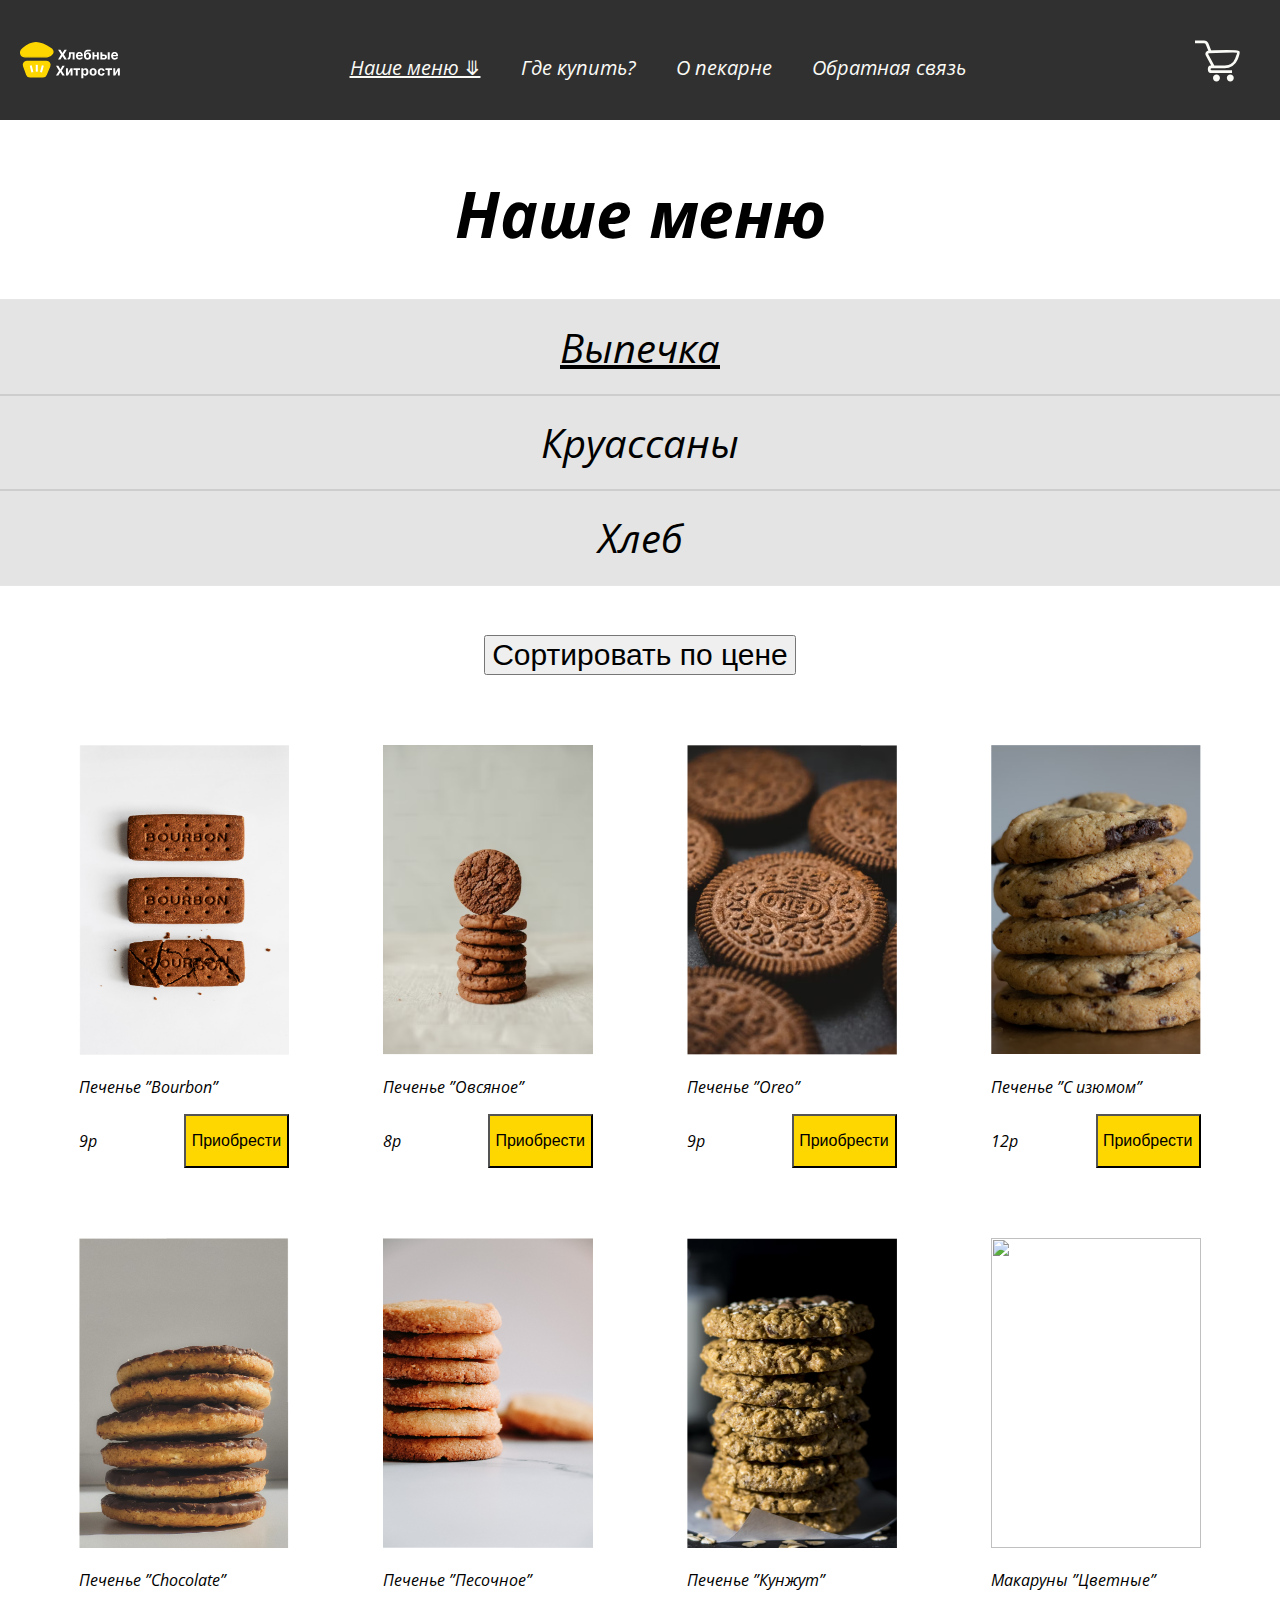
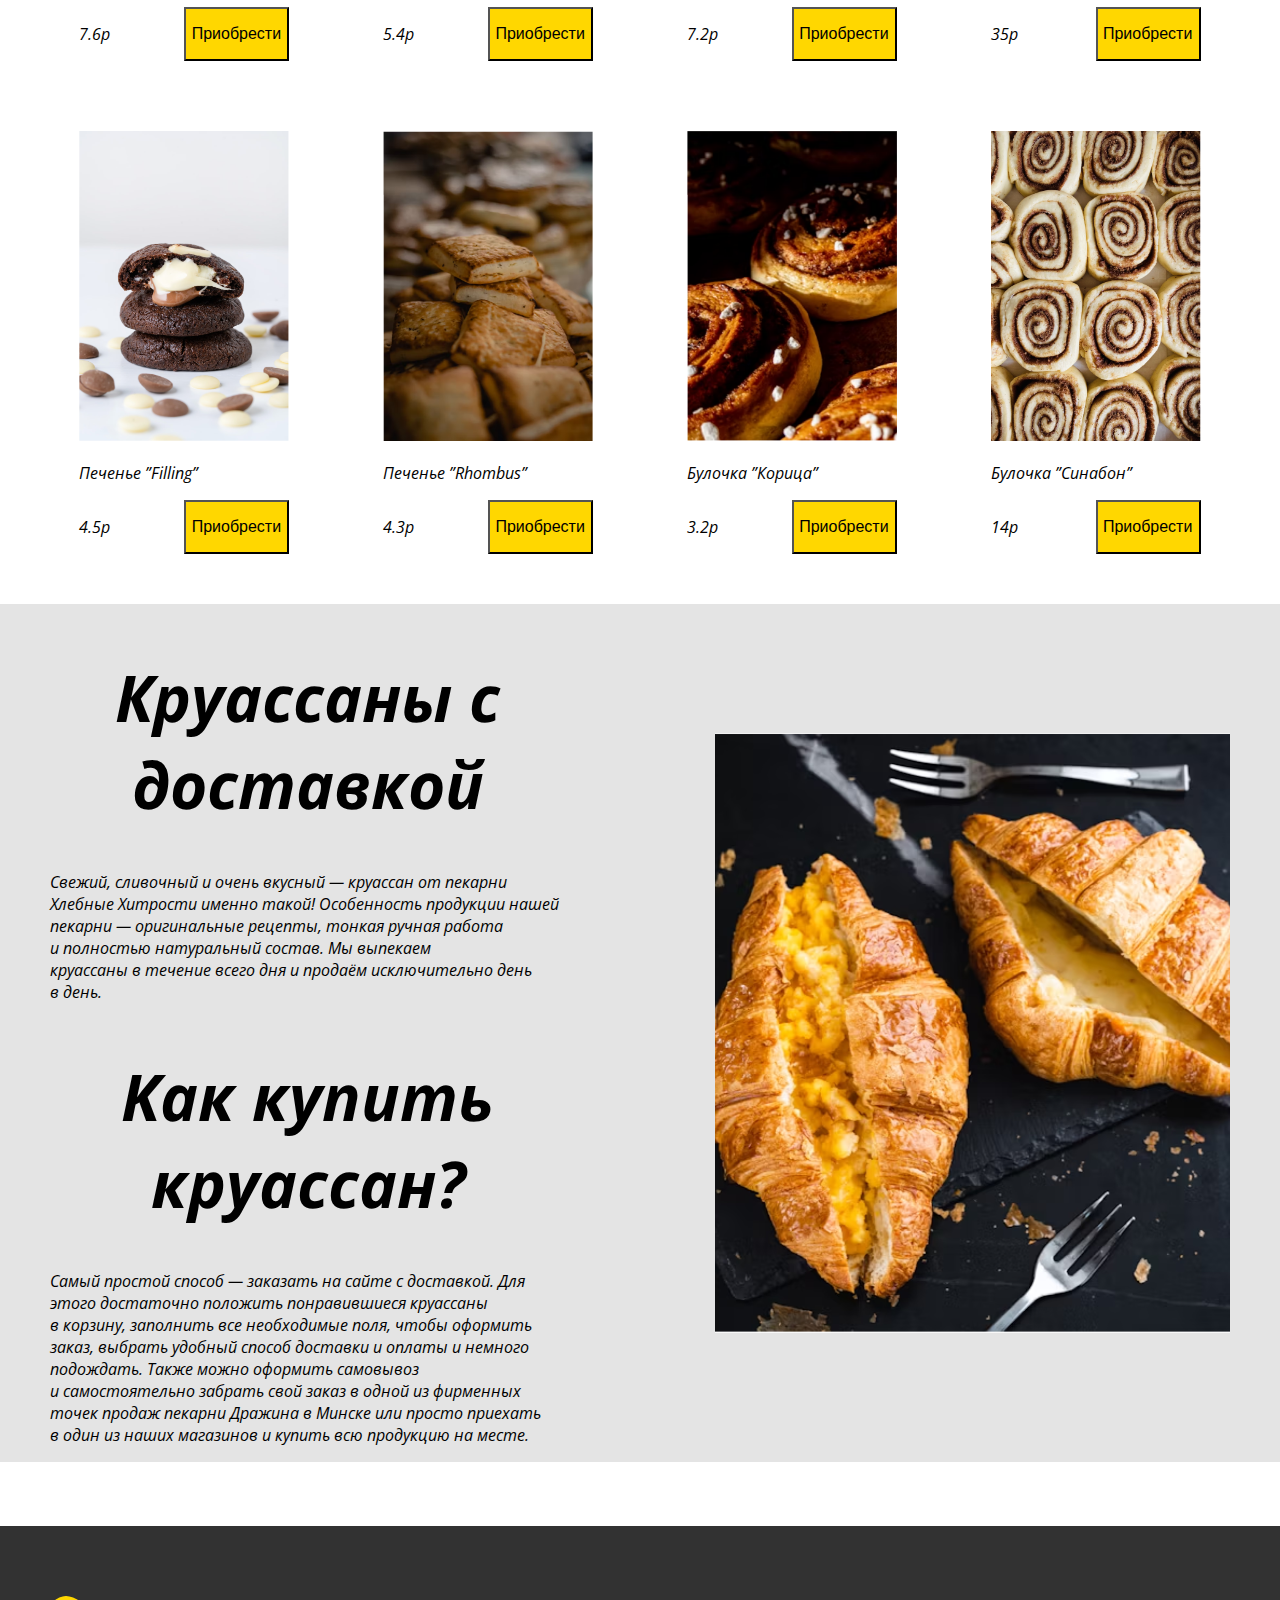
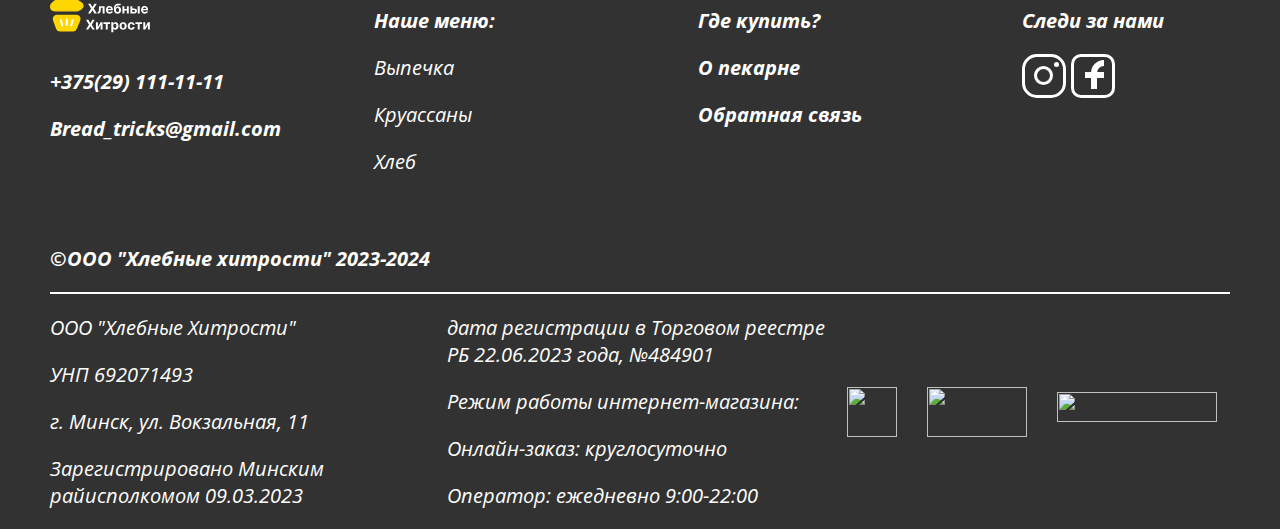
==== commit 93c12389: "Update bake.html" ====
--- a/bake.html
+++ b/bake.html
@@ -10,7 +10,7 @@
 
     <header class="class_of_head" id="stickyBlock">
         <div class="logo">    
-                <a href="bakery.html">
+                <a href="index.html">
                     <svg width="100" height="55" viewBox="0 0 149 55" fill="none" xmlns="http://www.w3.org/2000/svg">
                         <path d="M60.2571 11.4545L63.1903 16.4119H63.304L66.2514 11.4545H69.7244L65.2855 18.7273L69.8239 26H66.2869L63.304 21.0355H63.1903L60.2074 26H56.6847L61.2372 18.7273L56.7699 11.4545H60.2571ZM70.9744 26L70.9602 23.5994H71.3224C71.5781 23.5994 71.7983 23.5379 71.983 23.4148C72.1723 23.2869 72.3286 23.081 72.4517 22.7969C72.5748 22.5128 72.6719 22.1364 72.7429 21.6676C72.8139 21.1941 72.8613 20.6117 72.8849 19.9205L73.0625 15.0909H81.358V26H78.4744V17.4702H75.7827L75.6122 20.8011C75.5696 21.715 75.4583 22.5009 75.2784 23.1591C75.1032 23.8172 74.8594 24.357 74.5469 24.7784C74.2344 25.1951 73.858 25.5028 73.4176 25.7017C72.9773 25.9006 72.4659 26 71.8835 26H70.9744ZM88.6751 26.2131C87.5529 26.2131 86.587 25.9858 85.7773 25.5312C84.9724 25.072 84.3522 24.4233 83.9165 23.5852C83.4809 22.7424 83.2631 21.7457 83.2631 20.5952C83.2631 19.473 83.4809 18.4882 83.9165 17.6406C84.3522 16.7931 84.9653 16.1326 85.756 15.6591C86.5515 15.1856 87.4843 14.9489 88.5543 14.9489C89.274 14.9489 89.944 15.0649 90.5643 15.2969C91.1893 15.5241 91.7338 15.8674 92.1978 16.3267C92.6665 16.786 93.0311 17.3636 93.2915 18.0597C93.552 18.7509 93.6822 19.5606 93.6822 20.4886V21.3196H84.4705V19.4446H90.8342C90.8342 19.009 90.7395 18.6231 90.5501 18.2869C90.3607 17.9508 90.0979 17.688 89.7617 17.4986C89.4303 17.3045 89.0444 17.2074 88.604 17.2074C88.1448 17.2074 87.7376 17.3139 87.3825 17.527C87.0321 17.7353 86.7575 18.017 86.5586 18.3722C86.3597 18.7225 86.2579 19.1132 86.2532 19.544V21.3267C86.2532 21.8665 86.3526 22.3329 86.5515 22.7259C86.7551 23.1188 87.0415 23.4219 87.4109 23.6349C87.7802 23.848 88.2182 23.9545 88.7248 23.9545C89.061 23.9545 89.3687 23.9072 89.6481 23.8125C89.9274 23.7178 90.1665 23.5758 90.3654 23.3864C90.5643 23.197 90.7158 22.965 90.82 22.6903L93.6183 22.875C93.4762 23.5473 93.185 24.1345 92.7447 24.6364C92.3091 25.1335 91.7456 25.5218 91.0543 25.8011C90.3678 26.0758 89.5747 26.2131 88.6751 26.2131ZM104.726 11.0852L105.65 13.0597C105.342 13.3153 105.001 13.5047 104.627 13.6278C104.253 13.7462 103.805 13.8243 103.284 13.8622C102.768 13.9001 102.139 13.9261 101.395 13.9403C100.552 13.9498 99.8659 14.0848 99.3356 14.3452C98.8053 14.6056 98.4028 15.0152 98.1282 15.5739C97.8536 16.1278 97.6737 16.8523 97.5884 17.7472H97.695C98.0217 17.0795 98.4809 16.5634 99.0728 16.1989C99.6694 15.8343 100.406 15.652 101.282 15.652C102.21 15.652 103.022 15.8556 103.718 16.2628C104.418 16.67 104.963 17.2547 105.351 18.017C105.739 18.7794 105.934 19.6932 105.934 20.7585C105.934 21.8665 105.716 22.83 105.28 23.6491C104.849 24.4635 104.236 25.0956 103.441 25.5455C102.645 25.9905 101.698 26.2131 100.6 26.2131C99.4966 26.2131 98.5449 25.9811 97.7447 25.517C96.9492 25.053 96.3337 24.3688 95.8981 23.4645C95.4672 22.5601 95.2518 21.4474 95.2518 20.1264V19.2315C95.2518 16.6037 95.7631 14.6553 96.7859 13.3864C97.8086 12.1174 99.3119 11.4735 101.296 11.4545C101.836 11.4451 102.323 11.4427 102.759 11.4474C103.194 11.4522 103.576 11.4309 103.902 11.3835C104.234 11.3362 104.508 11.2367 104.726 11.0852ZM100.614 23.8693C101.078 23.8693 101.476 23.7486 101.807 23.5071C102.143 23.2656 102.401 22.92 102.581 22.4702C102.766 22.0204 102.858 21.483 102.858 20.858C102.858 20.2377 102.766 19.7121 102.581 19.2812C102.401 18.8456 102.143 18.5142 101.807 18.2869C101.471 18.0597 101.069 17.946 100.6 17.946C100.249 17.946 99.9345 18.0099 99.6552 18.1378C99.3758 18.2656 99.1367 18.455 98.9379 18.706C98.7437 18.9522 98.5922 19.2576 98.4833 19.6222C98.3791 19.982 98.3271 20.3939 98.3271 20.858C98.3271 21.7907 98.5283 22.527 98.9308 23.0668C99.338 23.6018 99.899 23.8693 100.614 23.8693ZM115.534 19.3381V21.7173H109.838V19.3381H115.534ZM110.832 15.0909V26H107.942V15.0909H110.832ZM117.43 15.0909V26H114.561V15.0909H117.43ZM121.674 18.4432H124.934C126.378 18.4432 127.505 18.7888 128.315 19.4801C129.124 20.1667 129.529 21.0852 129.529 22.2358C129.529 22.9839 129.347 23.642 128.982 24.2102C128.618 24.7737 128.092 25.214 127.406 25.5312C126.719 25.8438 125.895 26 124.934 26H119.778V15.0909H122.668V23.6207H124.934C125.441 23.6207 125.857 23.4929 126.184 23.2372C126.511 22.9815 126.676 22.6548 126.681 22.2571C126.676 21.8357 126.511 21.4924 126.184 21.2273C125.857 20.9574 125.441 20.8224 124.934 20.8224H121.674V18.4432ZM130.701 26V15.0909H133.727V26H130.701ZM141.116 26.2131C139.994 26.2131 139.028 25.9858 138.219 25.5312C137.414 25.072 136.794 24.4233 136.358 23.5852C135.922 22.7424 135.705 21.7457 135.705 20.5952C135.705 19.473 135.922 18.4882 136.358 17.6406C136.794 16.7931 137.407 16.1326 138.197 15.6591C138.993 15.1856 139.926 14.9489 140.996 14.9489C141.715 14.9489 142.385 15.0649 143.006 15.2969C143.631 15.5241 144.175 15.8674 144.639 16.3267C145.108 16.786 145.473 17.3636 145.733 18.0597C145.993 18.7509 146.124 19.5606 146.124 20.4886V21.3196H136.912V19.4446H143.276C143.276 19.009 143.181 18.6231 142.991 18.2869C142.802 17.9508 142.539 17.688 142.203 17.4986C141.872 17.3045 141.486 17.2074 141.045 17.2074C140.586 17.2074 140.179 17.3139 139.824 17.527C139.473 17.7353 139.199 18.017 139 18.3722C138.801 18.7225 138.699 19.1132 138.695 19.544V21.3267C138.695 21.8665 138.794 22.3329 138.993 22.7259C139.196 23.1188 139.483 23.4219 139.852 23.6349C140.222 23.848 140.66 23.9545 141.166 23.9545C141.502 23.9545 141.81 23.9072 142.089 23.8125C142.369 23.7178 142.608 23.5758 142.807 23.3864C143.006 23.197 143.157 22.965 143.261 22.6903L146.06 22.875C145.918 23.5473 145.626 24.1345 145.186 24.6364C144.75 25.1335 144.187 25.5218 143.496 25.8011C142.809 26.0758 142.016 26.2131 141.116 26.2131ZM57.1419 35.4545L60.0751 40.4119H60.1887L63.1362 35.4545H66.6092L62.1703 42.7273L66.7086 50H63.1717L60.1887 45.0355H60.0751L57.0922 50H53.5694L58.122 42.7273L53.6547 35.4545H57.1419ZM71.389 46.0085L75.3166 39.0909H78.2995V50H75.416V43.0611L71.5027 50H68.4984V39.0909H71.389V46.0085ZM79.6294 41.4702V39.0909H89.5158V41.4702H86.0002V50H83.1167V41.4702H79.6294ZM91.35 54.0909V39.0909H94.3329V40.9233H94.4679C94.6004 40.6297 94.7922 40.3314 95.0431 40.0284C95.2988 39.7206 95.6303 39.465 96.0375 39.2614C96.4494 39.053 96.9608 38.9489 97.5716 38.9489C98.367 38.9489 99.1009 39.1572 99.7733 39.5739C100.446 39.9858 100.983 40.6084 101.385 41.4418C101.788 42.2704 101.989 43.3097 101.989 44.5597C101.989 45.7765 101.793 46.804 101.4 47.642C101.011 48.4754 100.481 49.1075 99.8088 49.5384C99.1412 49.9645 98.3931 50.1776 97.5645 50.1776C96.9773 50.1776 96.4778 50.0805 96.0659 49.8864C95.6587 49.6922 95.3249 49.4484 95.0645 49.1548C94.804 48.8565 94.6052 48.5559 94.4679 48.2528H94.3755V54.0909H91.35ZM94.3116 44.5455C94.3116 45.1941 94.4016 45.7599 94.5815 46.2429C94.7614 46.7259 95.0218 47.1023 95.3627 47.3722C95.7037 47.6373 96.118 47.7699 96.6056 47.7699C97.0981 47.7699 97.5147 47.6349 97.8556 47.3651C98.1966 47.0904 98.4546 46.7116 98.6298 46.2287C98.8097 45.741 98.8997 45.1799 98.8997 44.5455C98.8997 43.9157 98.8121 43.3617 98.6369 42.8835C98.4617 42.4053 98.2037 42.0312 97.8627 41.7614C97.5218 41.4915 97.1028 41.3565 96.6056 41.3565C96.1132 41.3565 95.6966 41.4867 95.3556 41.7472C95.0195 42.0076 94.7614 42.3769 94.5815 42.8551C94.4016 43.3333 94.3116 43.8968 94.3116 44.5455ZM108.935 50.2131C107.832 50.2131 106.878 49.9787 106.073 49.5099C105.273 49.0365 104.655 48.3783 104.219 47.5355C103.784 46.688 103.566 45.7055 103.566 44.5881C103.566 43.4612 103.784 42.4763 104.219 41.6335C104.655 40.786 105.273 40.1278 106.073 39.6591C106.878 39.1856 107.832 38.9489 108.935 38.9489C110.038 38.9489 110.99 39.1856 111.79 39.6591C112.595 40.1278 113.215 40.786 113.651 41.6335C114.087 42.4763 114.305 43.4612 114.305 44.5881C114.305 45.7055 114.087 46.688 113.651 47.5355C113.215 48.3783 112.595 49.0365 111.79 49.5099C110.99 49.9787 110.038 50.2131 108.935 50.2131ZM108.949 47.8693C109.451 47.8693 109.87 47.7273 110.206 47.4432C110.543 47.1544 110.796 46.7614 110.966 46.2642C111.142 45.767 111.229 45.2012 111.229 44.5668C111.229 43.9323 111.142 43.3665 110.966 42.8693C110.796 42.3722 110.543 41.9792 110.206 41.6903C109.87 41.4015 109.451 41.2571 108.949 41.2571C108.443 41.2571 108.017 41.4015 107.671 41.6903C107.33 41.9792 107.072 42.3722 106.897 42.8693C106.726 43.3665 106.641 43.9323 106.641 44.5668C106.641 45.2012 106.726 45.767 106.897 46.2642C107.072 46.7614 107.33 47.1544 107.671 47.4432C108.017 47.7273 108.443 47.8693 108.949 47.8693ZM121.201 50.2131C120.083 50.2131 119.122 49.9763 118.317 49.5028C117.517 49.0246 116.902 48.3617 116.471 47.5142C116.045 46.6667 115.831 45.6913 115.831 44.5881C115.831 43.4706 116.047 42.4905 116.478 41.6477C116.913 40.8002 117.531 40.1397 118.331 39.6662C119.132 39.188 120.083 38.9489 121.187 38.9489C122.138 38.9489 122.972 39.1217 123.687 39.4673C124.402 39.813 124.967 40.2983 125.384 40.9233C125.801 41.5483 126.03 42.2822 126.073 43.125H123.218C123.137 42.5805 122.924 42.1425 122.579 41.8111C122.238 41.4749 121.79 41.3068 121.236 41.3068C120.768 41.3068 120.358 41.4347 120.008 41.6903C119.662 41.9413 119.392 42.3082 119.198 42.7912C119.004 43.2741 118.907 43.8589 118.907 44.5455C118.907 45.2415 119.001 45.8333 119.191 46.321C119.385 46.8087 119.657 47.1804 120.008 47.4361C120.358 47.6918 120.768 47.8196 121.236 47.8196C121.582 47.8196 121.892 47.7486 122.167 47.6065C122.446 47.4645 122.676 47.2585 122.856 46.9886C123.04 46.714 123.161 46.3849 123.218 46.0014H126.073C126.026 46.8348 125.798 47.5687 125.391 48.2031C124.989 48.8329 124.432 49.3253 123.722 49.6804C123.012 50.0355 122.171 50.2131 121.201 50.2131ZM127.266 41.4702V39.0909H137.153V41.4702H133.637V50H130.753V41.4702H127.266ZM141.877 46.0085L145.805 39.0909H148.788V50H145.904V43.0611L141.991 50H138.987V39.0909H141.877V46.0085Z" fill="white"/>
                         <path d="M10.1495 48.7053L5.43282 35.7053C4.24991 32.445 6.66472 29 10.133 29H39.5681C43.118 29 45.5372 32.5959 44.1996 35.8841L38.9112 48.8841C38.1448 50.768 36.3136 52 34.2798 52H14.8497C12.7458 52 10.867 50.683 10.1495 48.7053Z" fill="#FFD700" stroke="#FFD700" stroke-width="2"/>
@@ -159,7 +159,7 @@
         <section class="foot">
             <article class="information_of_foot"> 
                 
-                <a href="bakery.html">
+                <a href="index.html">
                     <svg width="100" height="55" viewBox="0 0 149 55" fill="none" xmlns="http://www.w3.org/2000/svg">
                         <path d="M60.2571 11.4545L63.1903 16.4119H63.304L66.2514 11.4545H69.7244L65.2855 18.7273L69.8239 26H66.2869L63.304 21.0355H63.1903L60.2074 26H56.6847L61.2372 18.7273L56.7699 11.4545H60.2571ZM70.9744 26L70.9602 23.5994H71.3224C71.5781 23.5994 71.7983 23.5379 71.983 23.4148C72.1723 23.2869 72.3286 23.081 72.4517 22.7969C72.5748 22.5128 72.6719 22.1364 72.7429 21.6676C72.8139 21.1941 72.8613 20.6117 72.8849 19.9205L73.0625 15.0909H81.358V26H78.4744V17.4702H75.7827L75.6122 20.8011C75.5696 21.715 75.4583 22.5009 75.2784 23.1591C75.1032 23.8172 74.8594 24.357 74.5469 24.7784C74.2344 25.1951 73.858 25.5028 73.4176 25.7017C72.9773 25.9006 72.4659 26 71.8835 26H70.9744ZM88.6751 26.2131C87.5529 26.2131 86.587 25.9858 85.7773 25.5312C84.9724 25.072 84.3522 24.4233 83.9165 23.5852C83.4809 22.7424 83.2631 21.7457 83.2631 20.5952C83.2631 19.473 83.4809 18.4882 83.9165 17.6406C84.3522 16.7931 84.9653 16.1326 85.756 15.6591C86.5515 15.1856 87.4843 14.9489 88.5543 14.9489C89.274 14.9489 89.944 15.0649 90.5643 15.2969C91.1893 15.5241 91.7338 15.8674 92.1978 16.3267C92.6665 16.786 93.0311 17.3636 93.2915 18.0597C93.552 18.7509 93.6822 19.5606 93.6822 20.4886V21.3196H84.4705V19.4446H90.8342C90.8342 19.009 90.7395 18.6231 90.5501 18.2869C90.3607 17.9508 90.0979 17.688 89.7617 17.4986C89.4303 17.3045 89.0444 17.2074 88.604 17.2074C88.1448 17.2074 87.7376 17.3139 87.3825 17.527C87.0321 17.7353 86.7575 18.017 86.5586 18.3722C86.3597 18.7225 86.2579 19.1132 86.2532 19.544V21.3267C86.2532 21.8665 86.3526 22.3329 86.5515 22.7259C86.7551 23.1188 87.0415 23.4219 87.4109 23.6349C87.7802 23.848 88.2182 23.9545 88.7248 23.9545C89.061 23.9545 89.3687 23.9072 89.6481 23.8125C89.9274 23.7178 90.1665 23.5758 90.3654 23.3864C90.5643 23.197 90.7158 22.965 90.82 22.6903L93.6183 22.875C93.4762 23.5473 93.185 24.1345 92.7447 24.6364C92.3091 25.1335 91.7456 25.5218 91.0543 25.8011C90.3678 26.0758 89.5747 26.2131 88.6751 26.2131ZM104.726 11.0852L105.65 13.0597C105.342 13.3153 105.001 13.5047 104.627 13.6278C104.253 13.7462 103.805 13.8243 103.284 13.8622C102.768 13.9001 102.139 13.9261 101.395 13.9403C100.552 13.9498 99.8659 14.0848 99.3356 14.3452C98.8053 14.6056 98.4028 15.0152 98.1282 15.5739C97.8536 16.1278 97.6737 16.8523 97.5884 17.7472H97.695C98.0217 17.0795 98.4809 16.5634 99.0728 16.1989C99.6694 15.8343 100.406 15.652 101.282 15.652C102.21 15.652 103.022 15.8556 103.718 16.2628C104.418 16.67 104.963 17.2547 105.351 18.017C105.739 18.7794 105.934 19.6932 105.934 20.7585C105.934 21.8665 105.716 22.83 105.28 23.6491C104.849 24.4635 104.236 25.0956 103.441 25.5455C102.645 25.9905 101.698 26.2131 100.6 26.2131C99.4966 26.2131 98.5449 25.9811 97.7447 25.517C96.9492 25.053 96.3337 24.3688 95.8981 23.4645C95.4672 22.5601 95.2518 21.4474 95.2518 20.1264V19.2315C95.2518 16.6037 95.7631 14.6553 96.7859 13.3864C97.8086 12.1174 99.3119 11.4735 101.296 11.4545C101.836 11.4451 102.323 11.4427 102.759 11.4474C103.194 11.4522 103.576 11.4309 103.902 11.3835C104.234 11.3362 104.508 11.2367 104.726 11.0852ZM100.614 23.8693C101.078 23.8693 101.476 23.7486 101.807 23.5071C102.143 23.2656 102.401 22.92 102.581 22.4702C102.766 22.0204 102.858 21.483 102.858 20.858C102.858 20.2377 102.766 19.7121 102.581 19.2812C102.401 18.8456 102.143 18.5142 101.807 18.2869C101.471 18.0597 101.069 17.946 100.6 17.946C100.249 17.946 99.9345 18.0099 99.6552 18.1378C99.3758 18.2656 99.1367 18.455 98.9379 18.706C98.7437 18.9522 98.5922 19.2576 98.4833 19.6222C98.3791 19.982 98.3271 20.3939 98.3271 20.858C98.3271 21.7907 98.5283 22.527 98.9308 23.0668C99.338 23.6018 99.899 23.8693 100.614 23.8693ZM115.534 19.3381V21.7173H109.838V19.3381H115.534ZM110.832 15.0909V26H107.942V15.0909H110.832ZM117.43 15.0909V26H114.561V15.0909H117.43ZM121.674 18.4432H124.934C126.378 18.4432 127.505 18.7888 128.315 19.4801C129.124 20.1667 129.529 21.0852 129.529 22.2358C129.529 22.9839 129.347 23.642 128.982 24.2102C128.618 24.7737 128.092 25.214 127.406 25.5312C126.719 25.8438 125.895 26 124.934 26H119.778V15.0909H122.668V23.6207H124.934C125.441 23.6207 125.857 23.4929 126.184 23.2372C126.511 22.9815 126.676 22.6548 126.681 22.2571C126.676 21.8357 126.511 21.4924 126.184 21.2273C125.857 20.9574 125.441 20.8224 124.934 20.8224H121.674V18.4432ZM130.701 26V15.0909H133.727V26H130.701ZM141.116 26.2131C139.994 26.2131 139.028 25.9858 138.219 25.5312C137.414 25.072 136.794 24.4233 136.358 23.5852C135.922 22.7424 135.705 21.7457 135.705 20.5952C135.705 19.473 135.922 18.4882 136.358 17.6406C136.794 16.7931 137.407 16.1326 138.197 15.6591C138.993 15.1856 139.926 14.9489 140.996 14.9489C141.715 14.9489 142.385 15.0649 143.006 15.2969C143.631 15.5241 144.175 15.8674 144.639 16.3267C145.108 16.786 145.473 17.3636 145.733 18.0597C145.993 18.7509 146.124 19.5606 146.124 20.4886V21.3196H136.912V19.4446H143.276C143.276 19.009 143.181 18.6231 142.991 18.2869C142.802 17.9508 142.539 17.688 142.203 17.4986C141.872 17.3045 141.486 17.2074 141.045 17.2074C140.586 17.2074 140.179 17.3139 139.824 17.527C139.473 17.7353 139.199 18.017 139 18.3722C138.801 18.7225 138.699 19.1132 138.695 19.544V21.3267C138.695 21.8665 138.794 22.3329 138.993 22.7259C139.196 23.1188 139.483 23.4219 139.852 23.6349C140.222 23.848 140.66 23.9545 141.166 23.9545C141.502 23.9545 141.81 23.9072 142.089 23.8125C142.369 23.7178 142.608 23.5758 142.807 23.3864C143.006 23.197 143.157 22.965 143.261 22.6903L146.06 22.875C145.918 23.5473 145.626 24.1345 145.186 24.6364C144.75 25.1335 144.187 25.5218 143.496 25.8011C142.809 26.0758 142.016 26.2131 141.116 26.2131ZM57.1419 35.4545L60.0751 40.4119H60.1887L63.1362 35.4545H66.6092L62.1703 42.7273L66.7086 50H63.1717L60.1887 45.0355H60.0751L57.0922 50H53.5694L58.122 42.7273L53.6547 35.4545H57.1419ZM71.389 46.0085L75.3166 39.0909H78.2995V50H75.416V43.0611L71.5027 50H68.4984V39.0909H71.389V46.0085ZM79.6294 41.4702V39.0909H89.5158V41.4702H86.0002V50H83.1167V41.4702H79.6294ZM91.35 54.0909V39.0909H94.3329V40.9233H94.4679C94.6004 40.6297 94.7922 40.3314 95.0431 40.0284C95.2988 39.7206 95.6303 39.465 96.0375 39.2614C96.4494 39.053 96.9608 38.9489 97.5716 38.9489C98.367 38.9489 99.1009 39.1572 99.7733 39.5739C100.446 39.9858 100.983 40.6084 101.385 41.4418C101.788 42.2704 101.989 43.3097 101.989 44.5597C101.989 45.7765 101.793 46.804 101.4 47.642C101.011 48.4754 100.481 49.1075 99.8088 49.5384C99.1412 49.9645 98.3931 50.1776 97.5645 50.1776C96.9773 50.1776 96.4778 50.0805 96.0659 49.8864C95.6587 49.6922 95.3249 49.4484 95.0645 49.1548C94.804 48.8565 94.6052 48.5559 94.4679 48.2528H94.3755V54.0909H91.35ZM94.3116 44.5455C94.3116 45.1941 94.4016 45.7599 94.5815 46.2429C94.7614 46.7259 95.0218 47.1023 95.3627 47.3722C95.7037 47.6373 96.118 47.7699 96.6056 47.7699C97.0981 47.7699 97.5147 47.6349 97.8556 47.3651C98.1966 47.0904 98.4546 46.7116 98.6298 46.2287C98.8097 45.741 98.8997 45.1799 98.8997 44.5455C98.8997 43.9157 98.8121 43.3617 98.6369 42.8835C98.4617 42.4053 98.2037 42.0312 97.8627 41.7614C97.5218 41.4915 97.1028 41.3565 96.6056 41.3565C96.1132 41.3565 95.6966 41.4867 95.3556 41.7472C95.0195 42.0076 94.7614 42.3769 94.5815 42.8551C94.4016 43.3333 94.3116 43.8968 94.3116 44.5455ZM108.935 50.2131C107.832 50.2131 106.878 49.9787 106.073 49.5099C105.273 49.0365 104.655 48.3783 104.219 47.5355C103.784 46.688 103.566 45.7055 103.566 44.5881C103.566 43.4612 103.784 42.4763 104.219 41.6335C104.655 40.786 105.273 40.1278 106.073 39.6591C106.878 39.1856 107.832 38.9489 108.935 38.9489C110.038 38.9489 110.99 39.1856 111.79 39.6591C112.595 40.1278 113.215 40.786 113.651 41.6335C114.087 42.4763 114.305 43.4612 114.305 44.5881C114.305 45.7055 114.087 46.688 113.651 47.5355C113.215 48.3783 112.595 49.0365 111.79 49.5099C110.99 49.9787 110.038 50.2131 108.935 50.2131ZM108.949 47.8693C109.451 47.8693 109.87 47.7273 110.206 47.4432C110.543 47.1544 110.796 46.7614 110.966 46.2642C111.142 45.767 111.229 45.2012 111.229 44.5668C111.229 43.9323 111.142 43.3665 110.966 42.8693C110.796 42.3722 110.543 41.9792 110.206 41.6903C109.87 41.4015 109.451 41.2571 108.949 41.2571C108.443 41.2571 108.017 41.4015 107.671 41.6903C107.33 41.9792 107.072 42.3722 106.897 42.8693C106.726 43.3665 106.641 43.9323 106.641 44.5668C106.641 45.2012 106.726 45.767 106.897 46.2642C107.072 46.7614 107.33 47.1544 107.671 47.4432C108.017 47.7273 108.443 47.8693 108.949 47.8693ZM121.201 50.2131C120.083 50.2131 119.122 49.9763 118.317 49.5028C117.517 49.0246 116.902 48.3617 116.471 47.5142C116.045 46.6667 115.831 45.6913 115.831 44.5881C115.831 43.4706 116.047 42.4905 116.478 41.6477C116.913 40.8002 117.531 40.1397 118.331 39.6662C119.132 39.188 120.083 38.9489 121.187 38.9489C122.138 38.9489 122.972 39.1217 123.687 39.4673C124.402 39.813 124.967 40.2983 125.384 40.9233C125.801 41.5483 126.03 42.2822 126.073 43.125H123.218C123.137 42.5805 122.924 42.1425 122.579 41.8111C122.238 41.4749 121.79 41.3068 121.236 41.3068C120.768 41.3068 120.358 41.4347 120.008 41.6903C119.662 41.9413 119.392 42.3082 119.198 42.7912C119.004 43.2741 118.907 43.8589 118.907 44.5455C118.907 45.2415 119.001 45.8333 119.191 46.321C119.385 46.8087 119.657 47.1804 120.008 47.4361C120.358 47.6918 120.768 47.8196 121.236 47.8196C121.582 47.8196 121.892 47.7486 122.167 47.6065C122.446 47.4645 122.676 47.2585 122.856 46.9886C123.04 46.714 123.161 46.3849 123.218 46.0014H126.073C126.026 46.8348 125.798 47.5687 125.391 48.2031C124.989 48.8329 124.432 49.3253 123.722 49.6804C123.012 50.0355 122.171 50.2131 121.201 50.2131ZM127.266 41.4702V39.0909H137.153V41.4702H133.637V50H130.753V41.4702H127.266ZM141.877 46.0085L145.805 39.0909H148.788V50H145.904V43.0611L141.991 50H138.987V39.0909H141.877V46.0085Z" fill="white"/>
                         <path d="M10.1495 48.7053L5.43282 35.7053C4.24991 32.445 6.66472 29 10.133 29H39.5681C43.118 29 45.5372 32.5959 44.1996 35.8841L38.9112 48.8841C38.1448 50.768 36.3136 52 34.2798 52H14.8497C12.7458 52 10.867 50.683 10.1495 48.7053Z" fill="#FFD700" stroke="#FFD700" stroke-width="2"/>
@@ -244,4 +244,4 @@
        </script>
 
 </body>
-</html>+</html>
--- a/css/bakery.css
+++ b/css/bakery.css
@@ -1,7 +1,7 @@
 @charset "UTF-8";
 @font-face {
   font-family: "Open_Sans";
-  src: local("Open_Sans"), url(/fonts/Open_Sans/OpenSans-Italic-VariableFont_wdth\,wght.ttf);
+  src: local("Open_Sans"), url(../fonts/Open_Sans/OpenSans-Italic-VariableFont_wdth\,wght.ttf);
 }
 body {
   font-family: "Open_Sans";
@@ -282,6 +282,9 @@
     gap: 150px;
     justify-content: center;
     align-items: center;
+  }
+  body .text_of_menu_of_div_information {
+    font-size: 40px;
   }
 }
 @media (max-width: 981px) {
@@ -449,6 +452,7 @@
   body .h1_text {
     font-size: 30px;
     margin-bottom: 0%;
+    margin-bottom: 20px;
   }
   body .property {
     border-top: 1px solid #323232;
@@ -456,10 +460,8 @@
   body .text_of_form {
     font-size: 16px;
   }
-}
-@media (min-width: 1450px) {
-  body .the_third_text_of-fourth_information {
-    font-size: 36px;
+  body .text_of_menu_of_div_information {
+    font-size: 30px;
   }
 }
 body div {
@@ -509,7 +511,7 @@
   height: 250px;
   margin-top: 16px;
   border: 2px solid black;
-  background-image: url("../photo/first_bake_in_main.png");
+  background-image: url("../photo/first_bake_in_main.PNG");
   background-size: cover;
 }
 body .first_informations .first_image_of-first_information:hover {
@@ -527,7 +529,7 @@
   height: 250px;
   margin-top: 16px;
   border: 2px solid black;
-  background-image: url("../photo/first_croissant_in_main.png");
+  background-image: url("../photo/first_croissant_in_main.PNG");
   background-size: cover;
 }
 body .first_informations .second_image_of-first_information:hover {
@@ -544,7 +546,7 @@
   height: 250px;
   margin-top: 16px;
   border: 2px solid black;
-  background-image: url("https://images.unsplash.com/photo-1509440159596-0249088772ff?q=80&w=2672&auto=format&fit=crop&ixlib=rb-4.0.3&ixid=M3wxMjA3fDB8MHxwaG90by1wYWdlfHx8fGVufDB8fHx8fA%3D%3D");
+  background-image: url("../photo/first_bread_in_main.PNG");
   background-size: cover;
 }
 body .first_informations .third_image_of-first_information:hover {
@@ -769,13 +771,13 @@
   text-decoration: underline;
 }
 body .head_of_feedback {
-  background-image: url("../photo/feedback.png");
+  background-image: url("../photo/feedback.PNG");
   background-size: cover;
   background-position: center;
   color: rgb(250, 250, 246);
 }
 body .head {
-  background-image: url("../photo/peace_of_bread.png");
+  background-image: url("../photo/peace_of_bread.PNG");
   background-size: 100% 100%;
   color: rgb(250, 250, 246);
 }
@@ -826,7 +828,6 @@
 }
 body .menu_of_div_information .text_of_menu_of_div_information {
   text-align: center;
-  font-size: 40px;
   padding: 20px 0 20px 0;
   box-shadow: 0 0 0 0.1px black;
 }
@@ -889,25 +890,25 @@
 }
 body .first_image_of_location {
   height: 400px;
-  background-image: url("../photo/first_bakery.png");
+  background-image: url("../photo/first_bakery.PNG");
   background-size: 100% 100%;
   margin: 0 50px 0 50px;
 }
 body .second_image_of_location {
   height: 400px;
-  background-image: url("../photo/second_bakery.png");
+  background-image: url("../photo/second_bakery.PNG");
   background-size: 100% 100%;
   margin: 0 50px 0 50px;
 }
 body .third_image_of_location {
   height: 400px;
-  background-image: url("../photo/third_bakery.png");
+  background-image: url("../photo/third_bakery.PNG");
   background-size: 100% 100%;
   margin: 0 50px 0 50px;
 }
 body .fourth_image_of_location {
   height: 400px;
-  background-image: url("../photo/fourth_bakery.png");
+  background-image: url("/photo/fourth_bakery.PNG");
   background-size: 100% 100%;
   margin: 0 50px 0 50px;
 }
@@ -942,13 +943,13 @@
 }
 body .image_of_information_in_bake {
   display: flex;
-  background-image: url("../photo/photo_of_bake.png");
+  background-image: url("../photo/photo_of_bake.PNG");
   background-size: cover;
   background-position: center;
   margin-right: 50px;
 }
 body .image_of_information_in_bake.bake {
-  background-image: url("../photo/photo_of_bread.png");
+  background-image: url("../photo/photo_of_bread.PNG");
 }
 body .first_text_of_information_in_bake {
   margin-left: 50px;
@@ -1016,4 +1017,4 @@
   display: flex;
   background-color: #E4E4E4;
   width: 100%;
-}+}
